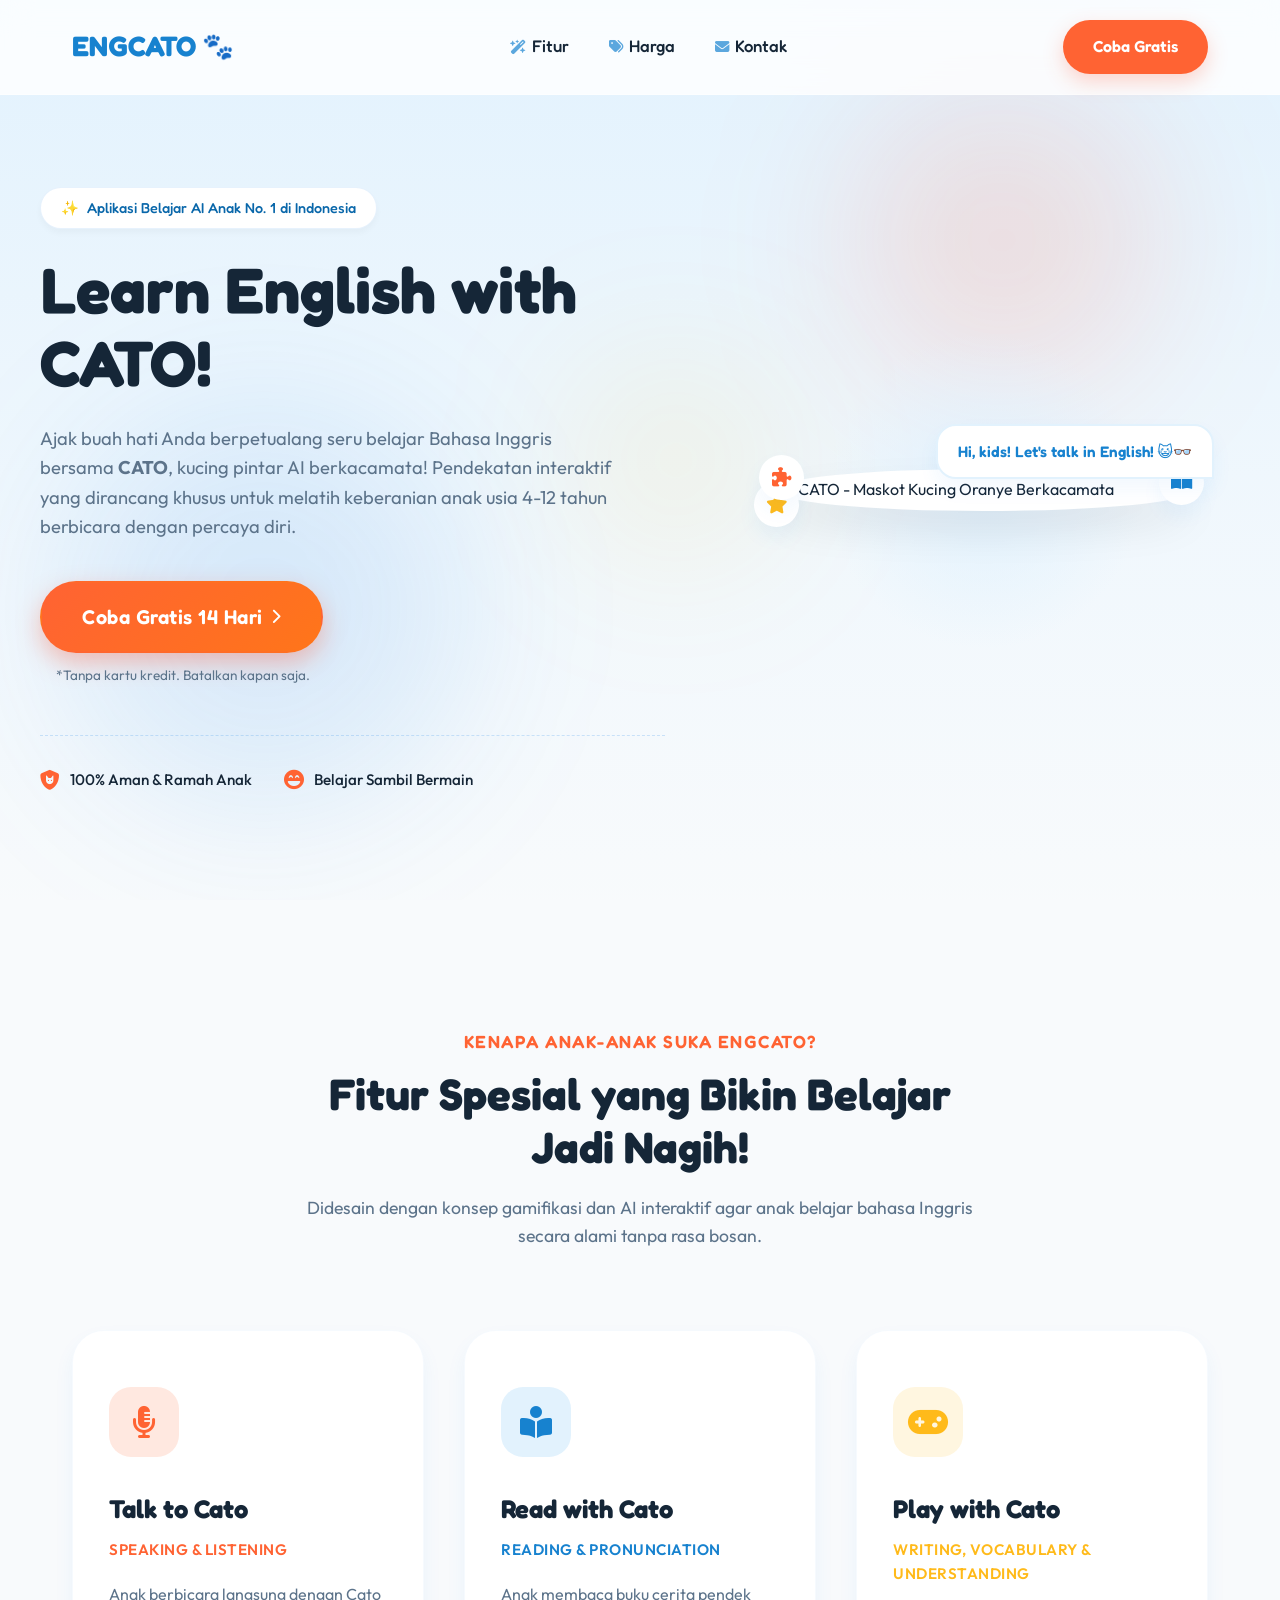
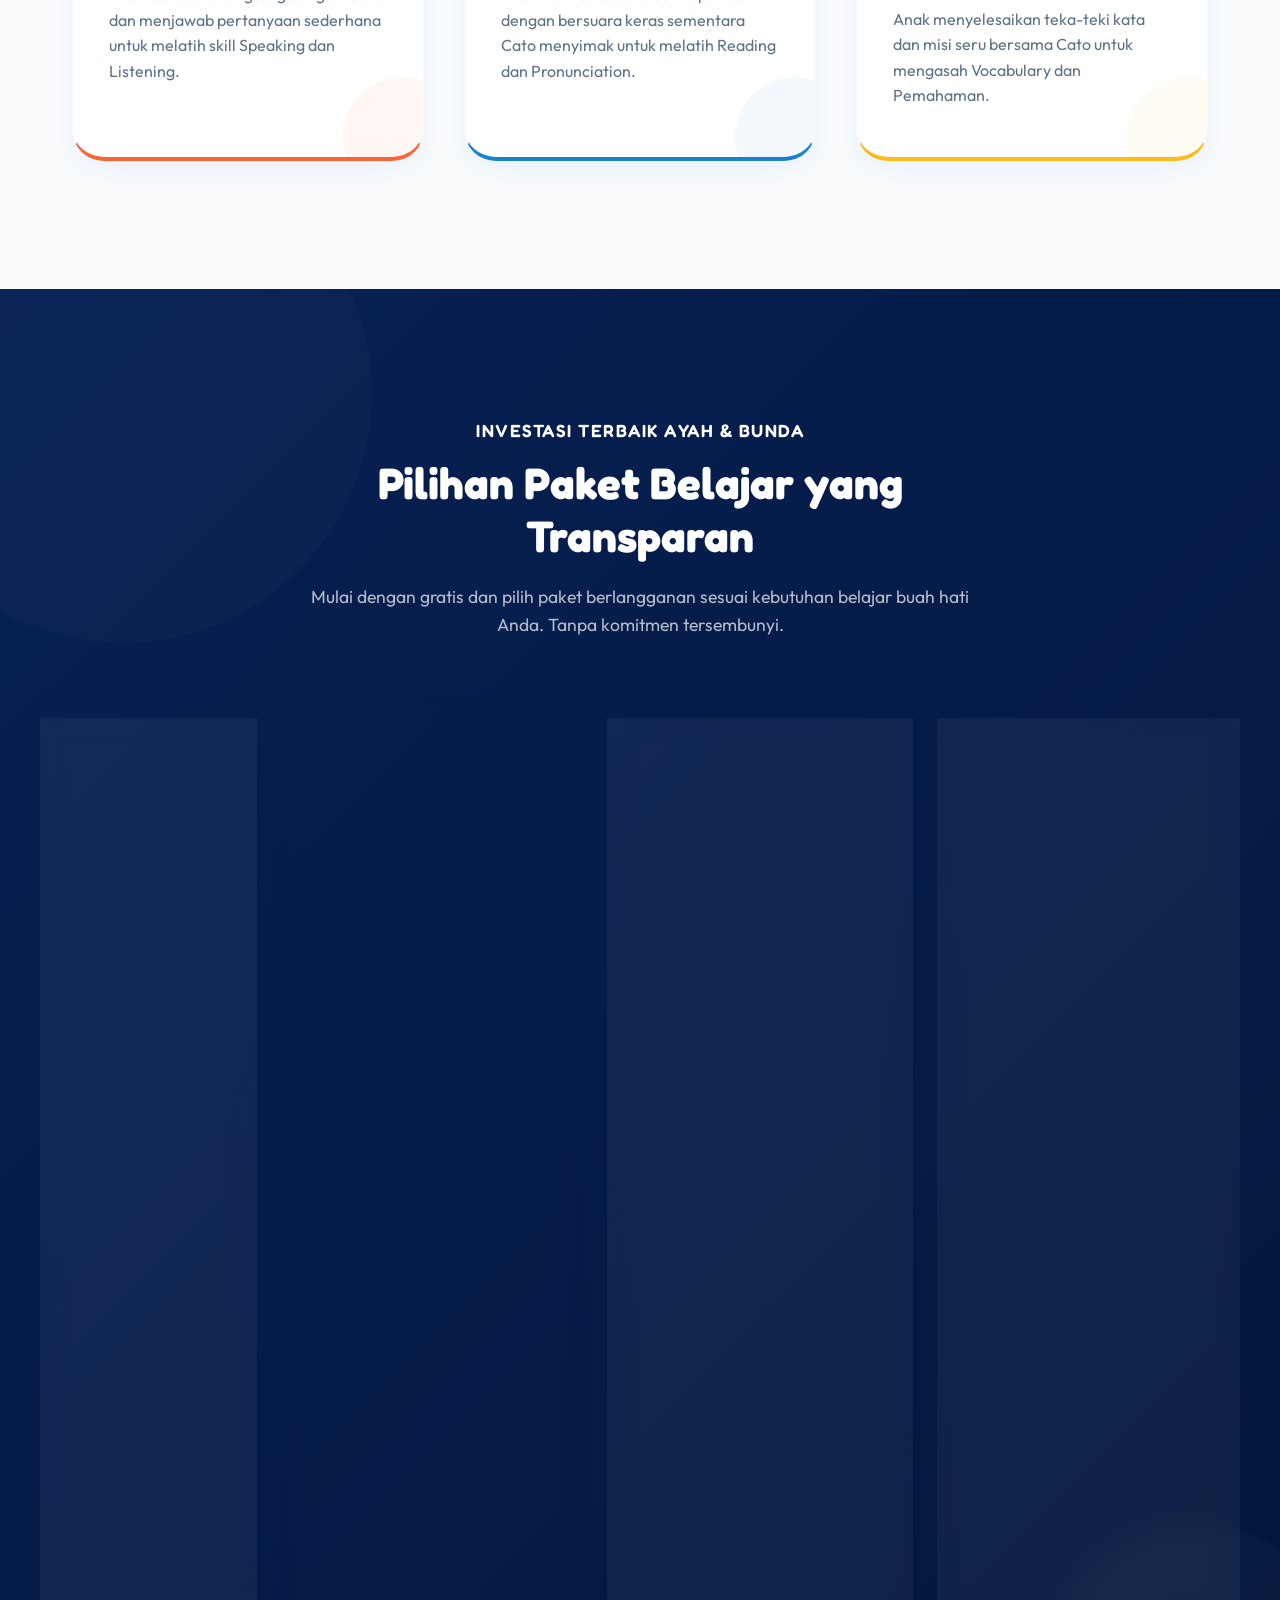
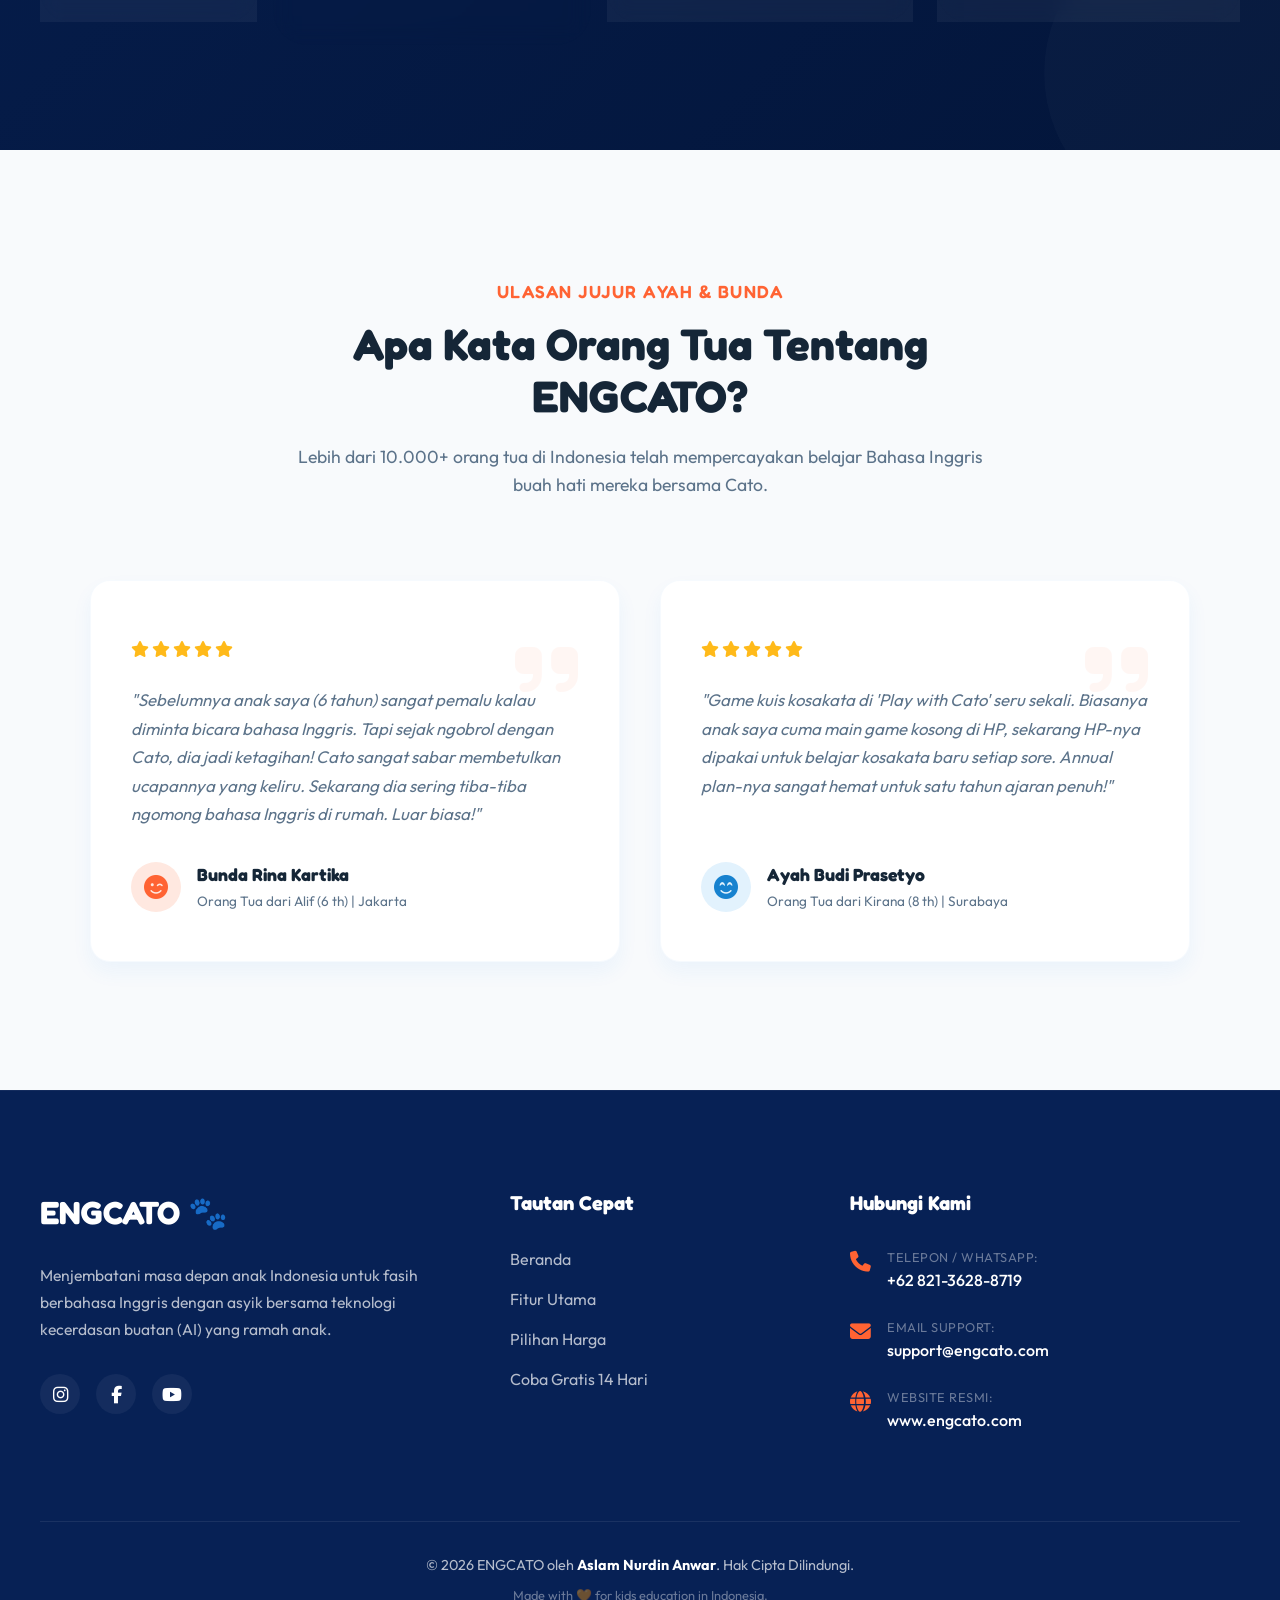
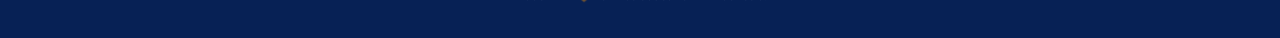
==== index.html @ c2ca09ff "Add files via upload" ====
<!DOCTYPE html>
<html lang="id">
<head>
  <meta charset="UTF-8">
  <!-- Membuat halaman web responsif di semua perangkat (HP, Tablet, Laptop) -->
  <meta name="viewport" content="width=device-width, initial-scale=1.0">
  <title>ENGCATO - Learn English with CATO! | Aplikasi Belajar Bahasa Inggris Anak Berbasis AI</title>
  
  <!-- Deskripsi SEO Halaman -->
  <meta name="description" content="Belajar bahasa Inggris menyenangkan bersama CATO, kucing AI berkacamata! Didesain khusus untuk anak usia 4-12 tahun di Indonesia untuk belajar berbicara, membaca, dan menulis dengan seru.">
  
  <!-- Google Fonts: Fredoka (Font membulat ramah anak untuk judul) & Outfit (Font modern dan bersih untuk tulisan isi) -->
  <link rel="preconnect" href="https://fonts.googleapis.com">
  <link rel="preconnect" href="https://fonts.gstatic.com" crossorigin>
  <link href="https://fonts.googleapis.com/css2?family=Fredoka:wght@300..700&family=Outfit:wght@100..900&display=swap" rel="stylesheet">
  
  <!-- FontAwesome CDN untuk ikon-ikon cantik seperti bintang, buku, telepon, dsb. -->
  <link rel="stylesheet" href="https://cdnjs.cloudflare.com/ajax/libs/font-awesome/6.4.0/css/all.min.css">
  
  <!-- Menghubungkan file HTML ini dengan file style.css untuk mengatur tampilan visual -->
  <link rel="stylesheet" href="style.css">
</head>
<body>

  <!-- ==================== 1. NAVBAR (NAVIGASI ATAS) ==================== -->
  <!-- Header berisi logo dan menu navigasi. Didesain melayang (sticky) dengan efek kaca buram (glassmorphism) -->
  <header class="navbar-container">
    <div class="navbar-content">
      <!-- Logo brand dengan emoji cakar kucing lucu -->
      <a href="#" class="logo" id="nav-logo">
        ENGCATO<span>🐾</span>
      </a>

      <!-- Menu navigasi untuk layar desktop -->
      <nav class="nav-menu" id="nav-menu">
        <a href="#features" class="nav-link"><i class="fa-solid fa-wand-magic-sparkles"></i> Fitur</a>
        <a href="#pricing" class="nav-link"><i class="fa-solid fa-tags"></i> Harga</a>
        <a href="#contact" class="nav-link"><i class="fa-solid fa-envelope"></i> Kontak</a>
      </nav>

      <!-- Tombol aksi cepat dan tombol hamburger menu (untuk tampilan mobile) -->
      <div class="nav-actions">
        <a href="#pricing" class="btn btn-primary btn-nav">Coba Gratis</a>
        <!-- Tombol hamburger yang akan muncul di layar HP untuk membuka menu -->
        <button class="menu-toggle" id="menu-toggle" aria-label="Buka Menu">
          <i class="fa-solid fa-bars"></i>
        </button>
      </div>
    </div>
  </header>


  <!-- ==================== 2. HERO SECTION (HALAMAN UTAMA/PERTAMA) ==================== -->
  <!-- Bagian pembuka website yang menarik perhatian, berisi slogan utama, tombol ajakan bertindak (CTA), dan maskot CATO -->
  <section class="hero-section" id="hero">
    <div class="hero-background-shapes">
      <!-- Bentuk-bentuk dekorasi abstrak di latar belakang agar terlihat dinamis -->
      <div class="shape shape-1"></div>
      <div class="shape shape-2"></div>
      <div class="shape shape-3"></div>
    </div>
    
    <div class="hero-container">
      <!-- Kolom Kiri: Teks Promosi & Tombol CTA -->
      <div class="hero-text">
        <div class="badge-promo">
          <span class="badge-icon">✨</span> Aplikasi Belajar AI Anak No. 1 di Indonesia
        </div>
        <h1 class="hero-title">Learn English with CATO!</h1>
        <p class="hero-description">
          Ajak buah hati Anda berpetualang seru belajar Bahasa Inggris bersama <strong>CATO</strong>, kucing pintar AI berkacamata! Pendekatan interaktif yang dirancang khusus untuk melatih keberanian anak usia 4-12 tahun berbicara dengan percaya diri.
        </p>
        
        <!-- Area Tombol CTA Utama -->
        <div class="hero-cta-group">
          <!-- id="hero-cta-btn" digunakan untuk memicu modal JavaScript -->
          <a href="#pricing" id="hero-cta-btn" class="btn btn-large btn-cta animate-pulse">
            Coba Gratis 14 Hari <i class="fa-solid fa-chevron-right icon-btn"></i>
          </a>
          <span class="cta-note">*Tanpa kartu kredit. Batalkan kapan saja.</span>
        </div>

        <!-- Fitur Keunggulan Singkat (Trust Indicators) -->
        <div class="hero-benefits">
          <div class="benefit-item">
            <i class="fa-solid fa-shield-cat benefit-icon"></i>
            <span>100% Aman & Ramah Anak</span>
          </div>
          <div class="benefit-item">
            <i class="fa-solid fa-face-laugh-beam benefit-icon"></i>
            <span>Belajar Sambil Bermain</span>
          </div>
        </div>
      </div>

      <!-- Kolom Kanan: Ilustrasi Maskot CATO dengan Efek Interaktif -->
      <div class="hero-visual">
        <div class="mascot-wrapper">
          <!-- Balon percakapan interaktif dari CATO -->
          <div class="chat-bubble-cato">
            <span class="chat-text">Hi, kids! Let's talk in English! 😺👓</span>
            <div class="chat-arrow"></div>
          </div>
          
          <!-- Latar belakang lingkaran bercahaya untuk maskot -->
          <div class="mascot-bg-glow"></div>
          
          <!-- Gambar Maskot CATO (Menggunakan gambar yang telah digenerate AI) -->
          <img src="assets/cato_mascot.png" alt="CATO - Maskot Kucing Oranye Berkacamata" class="mascot-img">
          
          <!-- Elemen melayang dekoratif (bintang, buku) -->
          <div class="floating-item float-star"><i class="fa-solid fa-star"></i></div>
          <div class="floating-item float-book"><i class="fa-solid fa-book-open"></i></div>
          <div class="floating-item float-game"><i class="fa-solid fa-puzzle-piece"></i></div>
        </div>
      </div>
    </div>
  </section>


  <!-- ==================== 3. FEATURES SECTION (FITUR UTAMA) ==================== -->
  <!-- Menjelaskan mengapa anak-anak menyukai ENGCATO dengan 3 kartu fitur utama -->
  <section class="features-section" id="features">
    <div class="section-header">
      <span class="section-tagline">Kenapa Anak-Anak Suka ENGCATO?</span>
      <h2 class="section-title">Fitur Spesial yang Bikin Belajar Jadi Nagih!</h2>
      <p class="section-subtitle">Didesain dengan konsep gamifikasi dan AI interaktif agar anak belajar bahasa Inggris secara alami tanpa rasa bosan.</p>
    </div>

    <div class="features-grid">
      <!-- Kartu Fitur 1: Talk to Cato -->
      <div class="feature-card coral-theme" id="feature-talk">
        <div class="feature-icon-box">
          <i class="fa-solid fa-microphone-lines"></i>
        </div>
        <h3 class="feature-card-title">Talk to Cato</h3>
        <p class="feature-card-subtitle">Speaking & Listening</p>
        <p class="feature-card-description">
          Anak berbicara langsung dengan Cato dan menjawab pertanyaan sederhana untuk melatih skill Speaking dan Listening.
        </p>
        <div class="card-wave"></div>
      </div>

      <!-- Kartu Fitur 2: Read with Cato -->
      <div class="feature-card blue-theme" id="feature-read">
        <div class="feature-icon-box">
          <i class="fa-solid fa-book-open-reader"></i>
        </div>
        <h3 class="feature-card-title">Read with Cato</h3>
        <p class="feature-card-subtitle">Reading & Pronunciation</p>
        <p class="feature-card-description">
          Anak membaca buku cerita pendek dengan bersuara keras sementara Cato menyimak untuk melatih Reading dan Pronunciation.
        </p>
        <div class="card-wave"></div>
      </div>

      <!-- Kartu Fitur 3: Play with Cato -->
      <div class="feature-card yellow-theme" id="feature-play">
        <div class="feature-icon-box">
          <i class="fa-solid fa-gamepad"></i>
        </div>
        <h3 class="feature-card-title">Play with Cato</h3>
        <p class="feature-card-subtitle">Writing, Vocabulary & Understanding</p>
        <p class="feature-card-description">
          Anak menyelesaikan teka-teki kata dan misi seru bersama Cato untuk mengasah Vocabulary dan Pemahaman.
        </p>
        <div class="card-wave"></div>
      </div>
    </div>
  </section>


  <!-- ==================== 4. PRICING SECTION (PAKET HARGA) ==================== -->
  <!-- Kartu paket harga transparan yang menarik bagi orang tua. Dilengkapi ornamen pendukung trust -->
  <section class="pricing-section" id="pricing">
    <div class="pricing-background-decoration">
      <div class="bubble bubble-1"></div>
      <div class="bubble bubble-2"></div>
    </div>
    
    <div class="section-header">
      <span class="section-tagline text-white">Investasi Terbaik Ayah & Bunda</span>
      <h2 class="section-title text-white">Pilihan Paket Belajar yang Transparan</h2>
      <p class="section-subtitle text-white-muted">Mulai dengan gratis dan pilih paket berlangganan sesuai kebutuhan belajar buah hati Anda. Tanpa komitmen tersembunyi.</p>
    </div>

    <!-- Tampilan grid diperluas menjadi 4 kartu untuk menampung Annual Plan -->
    <div class="pricing-grid">
      <!-- Paket 1: Free Trial (Pemicu Modal) -->
      <div class="pricing-card" id="price-free">
        <div class="pricing-header">
          <h3 class="pricing-name">Free Trial</h3>
          <p class="pricing-description">Akses penuh 14 hari untuk mencoba sebelum berlangganan</p>
          <div class="pricing-price">
            <span class="currency">IDR</span>
            <span class="amount">0</span>
            <span class="period">14 hari</span>
          </div>
        </div>
        <div class="pricing-features">
          <ul>
            <li><i class="fa-solid fa-circle-check text-success"></i> Akses penuh fitur "Talk to Cato"</li>
            <li><i class="fa-solid fa-circle-check text-success"></i> 5 Buku Cerita Interaktif Pilihan</li>
            <li><i class="fa-solid fa-circle-check text-success"></i> 10 Game Kosakata & Ejaan</li>
            <li><i class="fa-solid fa-circle-check text-success"></i> Laporan mingguan dasar untuk orang tua</li>
            <li><i class="fa-solid fa-circle-xmark text-muted"></i> Tanpa Pendampingan Guru Kurikulum</li>
          </ul>
        </div>
        <div class="pricing-action">
          <!-- id="free-trial-btn" digunakan untuk memicu modal JavaScript -->
          <a href="#pricing" id="free-trial-btn" class="btn btn-outline btn-full">Mulai Uji Coba</a>
        </div>
      </div>

      <!-- Paket 2: Monthly Plan (Kombinasi Warna Utama / Terpopuler) -->
      <div class="pricing-card popular" id="price-monthly">
        <div class="popular-badge">Paling Populer ⭐</div>
        <div class="pricing-header">
          <h3 class="pricing-name">Monthly Plan</h3>
          <p class="pricing-description">Cocok untuk keluarga yang ingin membayar bulanan</p>
          <div class="pricing-price">
            <span class="currency">Rp</span>
            <span class="amount">100.000</span>
            <span class="period">/ bulan</span>
          </div>
        </div>
        <div class="pricing-features">
          <ul>
            <li><i class="fa-solid fa-circle-check text-success"></i> Obrolan "Talk to Cato" <strong>Tanpa Batas 24/7</strong></li>
            <li><i class="fa-solid fa-circle-check text-success"></i> Ratusan Buku Cerita & Konten Baru Mingguan</li>
            <li><i class="fa-solid fa-circle-check text-success"></i> Seluruh Mini-Games & Tantangan Ejaan</li>
            <li><i class="fa-solid fa-circle-check text-success"></i> Laporan Perkembangan Detail (Dashboard Wali)</li>
            <li><i class="fa-solid fa-circle-check text-success"></i> Akses Komunitas Orang Tua ENGCATO</li>
          </ul>
        </div>
        <div class="pricing-action">
          <a href="#pricing" class="btn btn-primary btn-full animate-bounce">Pilih Paket Bulanan</a>
        </div>
      </div>

      <!-- Paket 3: Annual Plan [BARU] (Komitmen penuh hemat 10%) -->
      <div class="pricing-card" id="price-annual">
        <div class="pricing-header">
          <div class="annual-saving-badge">Hemat 10% 🎓</div>
          <h3 class="pricing-name">Annual Plan</h3>
          <p class="pricing-description">Hemat 10%, komitmen penuh untuk satu tahun ajaran</p>
          <div class="pricing-price">
            <span class="currency">Rp</span>
            <span class="amount">900.000</span>
            <span class="period">/ tahun</span>
          </div>
        </div>
        <div class="pricing-features">
          <ul>
            <li><i class="fa-solid fa-circle-check text-success"></i> Semua fitur premium Monthly Plan terakses</li>
            <li><i class="fa-solid fa-circle-check text-success"></i> Rapor perkembangan komprehensif tiap Semester</li>
            <li><i class="fa-solid fa-circle-check text-success"></i> Prioritas Sesi Pendampingan Guru Kurikulum</li>
            <li><i class="fa-solid fa-circle-check text-success"></i> Akses eksklusif webinar bulanan orang tua</li>
            <li><i class="fa-solid fa-circle-check text-success"></i> Lebih murah, setara Rp75.000/bulan!</li>
          </ul>
        </div>
        <div class="pricing-action">
          <a href="#pricing" class="btn btn-outline btn-full">Pilih Paket Tahunan</a>
        </div>
      </div>

      <!-- Paket 4: Family Plan (Akses hemat keluarga) -->
      <div class="pricing-card" id="price-family">
        <div class="pricing-header">
          <h3 class="pricing-name">Family Plan</h3>
          <p class="pricing-description">Akses hemat untuk hingga 3 anak dalam satu rumah</p>
          <div class="pricing-price">
            <span class="currency">Rp</span>
            <span class="amount">250.000</span>
            <span class="period">/ bulan</span>
          </div>
        </div>
        <div class="pricing-features">
          <ul>
            <li><i class="fa-solid fa-circle-check text-success"></i> <strong>Hingga 3 Profil Anak</strong> terpisah</li>
            <li><i class="fa-solid fa-circle-check text-success"></i> Laporan perkembangan mandiri tiap anak</li>
            <li><i class="fa-solid fa-circle-check text-success"></i> Semua fitur premium Monthly Plan terakses</li>
            <li><i class="fa-solid fa-circle-check text-success"></i> Sesi konsultasi kurikulum bulanan</li>
            <li><i class="fa-solid fa-circle-check text-success"></i> Bonus Worksheet fisik dikirim ke rumah</li>
          </ul>
        </div>
        <div class="pricing-action">
          <a href="#pricing" class="btn btn-outline btn-full">Pilih Paket Keluarga</a>
        </div>
      </div>
    </div>
  </section>


  <!-- ==================== 5. TESTIMONI ORANG TUA ==================== -->
  <!-- Menampilkan ulasan fiktif dari orang tua yang puas dengan aplikasi ENGCATO -->
  <section class="testimonials-section" id="testimonials">
    <div class="section-header">
      <span class="section-tagline">Ulasan Jujur Ayah & Bunda</span>
      <h2 class="section-title">Apa Kata Orang Tua Tentang ENGCATO?</h2>
      <p class="section-subtitle">Lebih dari 10.000+ orang tua di Indonesia telah mempercayakan belajar Bahasa Inggris buah hati mereka bersama Cato.</p>
    </div>

    <div class="testimonials-grid">
      <!-- Testimoni 1: Bunda di Jakarta -->
      <div class="testimonial-card">
        <div class="testimonial-stars">
          <i class="fa-solid fa-star"></i>
          <i class="fa-solid fa-star"></i>
          <i class="fa-solid fa-star"></i>
          <i class="fa-solid fa-star"></i>
          <i class="fa-solid fa-star"></i>
        </div>
        <p class="testimonial-quote">
          "Sebelumnya anak saya (6 tahun) sangat pemalu kalau diminta bicara bahasa Inggris. Tapi sejak ngobrol dengan Cato, dia jadi ketagihan! Cato sangat sabar membetulkan ucapannya yang keliru. Sekarang dia sering tiba-tiba ngomong bahasa Inggris di rumah. Luar biasa!"
        </p>
        <div class="testimonial-author">
          <div class="author-avatar avatar-bunda">
            <i class="fa-solid fa-face-smile-wink"></i>
          </div>
          <div class="author-info">
            <h4 class="author-name">Bunda Rina Kartika</h4>
            <p class="author-meta">Orang Tua dari Alif (6 th) | Jakarta</p>
          </div>
        </div>
        <div class="quote-icon"><i class="fa-solid fa-quote-right"></i></div>
      </div>

      <!-- Testimoni 2: Ayah di Surabaya -->
      <div class="testimonial-card">
        <div class="testimonial-stars">
          <i class="fa-solid fa-star"></i>
          <i class="fa-solid fa-star"></i>
          <i class="fa-solid fa-star"></i>
          <i class="fa-solid fa-star"></i>
          <i class="fa-solid fa-star"></i>
        </div>
        <p class="testimonial-quote">
          "Game kuis kosakata di 'Play with Cato' seru sekali. Biasanya anak saya cuma main game kosong di HP, sekarang HP-nya dipakai untuk belajar kosakata baru setiap sore. Annual plan-nya sangat hemat untuk satu tahun ajaran penuh!"
        </p>
        <div class="testimonial-author">
          <div class="author-avatar avatar-ayah">
            <i class="fa-solid fa-face-smile-beam"></i>
          </div>
          <div class="author-info">
            <h4 class="author-name">Ayah Budi Prasetyo</h4>
            <p class="author-meta">Orang Tua dari Kirana (8 th) | Surabaya</p>
          </div>
        </div>
        <div class="quote-icon"><i class="fa-solid fa-quote-right"></i></div>
      </div>
    </div>
  </section>


  <!-- ==================== 6. FOOTER (BAGIAN BAWAH & KONTAK) ==================== -->
  <!-- Menyajikan informasi legalitas hak cipta, kontak telepon Whatsapp, website, dan navigasi tambahan -->
  <footer class="footer-section" id="contact">
    <div class="footer-container">
      <!-- Kolom Info Perusahaan -->
      <div class="footer-column brand-col">
        <a href="#" class="footer-logo">
          ENGCATO<span>🐾</span>
        </a>
        <p class="footer-tagline">
          Menjembatani masa depan anak Indonesia untuk fasih berbahasa Inggris dengan asyik bersama teknologi kecerdasan buatan (AI) yang ramah anak.
        </p>
        <div class="social-links">
          <a href="#" aria-label="Instagram"><i class="fa-brands fa-instagram"></i></a>
          <a href="#" aria-label="Facebook"><i class="fa-brands fa-facebook-f"></i></a>
          <a href="#" aria-label="YouTube"><i class="fa-brands fa-youtube"></i></a>
        </div>
      </div>

      <!-- Kolom Tautan Navigasi Cepat -->
      <div class="footer-column">
        <h4 class="footer-title">Tautan Cepat</h4>
        <ul class="footer-links">
          <li><a href="#hero">Beranda</a></li>
          <li><a href="#features">Fitur Utama</a></li>
          <li><a href="#pricing">Pilihan Harga</a></li>
          <li><a href="#pricing">Coba Gratis 14 Hari</a></li>
        </ul>
      </div>

      <!-- Kolom Informasi Kontak Langsung -->
      <div class="footer-column contact-col">
        <h4 class="footer-title">Hubungi Kami</h4>
        <ul class="contact-info">
          <li>
            <i class="fa-solid fa-phone contact-icon"></i>
            <div>
              <span class="contact-label">Telepon / WhatsApp:</span>
              <a href="https://wa.me/6282136288719" target="_blank" rel="noopener noreferrer" class="contact-value">+62 821-3628-8719</a>
            </div>
          </li>
          <li>
            <i class="fa-solid fa-envelope contact-icon"></i>
            <div>
              <span class="contact-label">Email Support:</span>
              <a href="mailto:support@engcato.com" class="contact-value">support@engcato.com</a>
            </div>
          </li>
          <li>
            <i class="fa-solid fa-globe contact-icon"></i>
            <div>
              <span class="contact-label">Website Resmi:</span>
              <a href="https://www.engcato.com" target="_blank" rel="noopener noreferrer" class="contact-value">www.engcato.com</a>
            </div>
          </li>
        </ul>
      </div>
    </div>

    <!-- Garis Pembatas dan Hak Cipta -->
    <div class="footer-bottom">
      <div class="footer-bottom-content">
        <p>&copy; 2026 ENGCATO oleh <strong>Aslam Nurdin Anwar</strong>. Hak Cipta Dilindungi.</p>
        <p class="footer-sub-copyright">Made with 🧡 for kids education in Indonesia.</p>
      </div>
    </div>
  </footer>


  <!-- ==================== 6. CUSTOM MODAL (POP-UP PENDAFTARAN) ==================== -->
  <!-- Pop-up modal interaktif yang muncul ketika pendaftaran Free Trial berhasil dilakukan -->
  <div class="modal-backdrop" id="modal-free-trial">
    <div class="modal-box">
      <!-- Ornamen Ikon Kucing Cato Ceria di Bagian Atas Modal -->
      <div class="modal-cato-face">😸👓</div>
      
      <h3 class="modal-title">Pendaftaran Sukses!</h3>
      <p class="modal-message">
        Terima kasih telah memilih <strong>ENGCATO</strong>! Pendaftaran Free Trial Anda berhasil dikirim ke WhatsApp <span class="wa-highlight">+6282136288719</span>.
      </p>
      <div class="modal-whatsapp-note">
        <i class="fa-brands fa-whatsapp"></i> Cato akan segera menghubungi Ayah / Bunda dalam 5 menit.
      </div>
      
      <button class="btn btn-primary btn-modal-close" id="btn-close-modal">Tutup</button>
    </div>
  </div>


  <!-- ==================== SCRIPTS (LOGIKA HALAMAN) ==================== -->
  <!-- Menghubungkan file script.js eksternal yang bersih dan terpisah -->
  <script src="script.js"></script>
</body>
</html>
---- style.css ----
/* ==========================================================================
   DESAIN SISTEM & VARIABEL UTAMA (CSS VARIABLES)
   Mendefinisikan palet warna, tipografi, bayangan, dan transisi dasar proyek.
   ========================================================================== */
:root {
  /* Warna Dasar Utama */
  --coral-primary: hsl(14, 100%, 60%);      /* Coral/Oranye Ceria Maskot Cato (#FF5A36) */
  --coral-hover: hsl(14, 100%, 53%);        /* Coral saat di-hover */
  --coral-light: hsl(14, 100%, 94%);        /* Coral pastel sangat muda untuk background */
  
  --blue-primary: hsl(205, 80%, 45%);       /* Biru utama bersahabat untuk aksen (#1A80E6) */
  --blue-hover: hsl(205, 90%, 35%);         /* Biru saat di-hover */
  --blue-light: hsl(205, 90%, 94%);         /* Biru pastel menenangkan untuk background */
  
  /* Warna Aksen Tambahan untuk Kartu Fitur */
  --yellow-primary: hsl(42, 100%, 55%);     /* Kuning ceria untuk Play with Cato */
  --yellow-light: hsl(42, 100%, 94%);       /* Kuning pastel muda */
  --green-primary: hsl(145, 60%, 45%);      /* Hijau lembut untuk Read with Cato */
  --green-light: hsl(145, 80%, 94%);        /* Hijau pastel muda */

  /* Warna Netral (Teks & Latar Belakang) */
  --text-dark: hsl(210, 45%, 15%);          /* Hitam kebiruan sangat gelap untuk keterbacaan teks utama */
  --text-muted: hsl(210, 20%, 45%);         /* Abu-abu gelap untuk deskripsi/sub-judul */
  --bg-white: #ffffff;                      /* Putih murni */
  --bg-light: hsl(205, 40%, 98%);           /* Putih kebiruan super terang */
  --bg-dark-section: hsl(220, 85%, 18%);    /* Biru gelap premium untuk area harga & footer */

  /* Tipografi */
  --font-title: 'Fredoka', system-ui, -apple-system, sans-serif; /* Font melengkung ceria untuk judul */
  --font-body: 'Outfit', system-ui, -apple-system, sans-serif;   /* Font bersih & modern untuk isi paragraf */

  /* Shadow (Efek Bayangan) & Transisi */
  --shadow-sm: 0 4px 6px rgba(0, 0, 0, 0.03);
  --shadow-md: 0 10px 20px rgba(26, 128, 230, 0.06);
  --shadow-lg: 0 20px 40px rgba(0, 0, 0, 0.08);
  --transition-smooth: all 0.4s cubic-bezier(0.25, 0.8, 0.25, 1);
  --border-radius-lg: 32px;                 /* Sudut melengkung besar agar ramah bagi anak-anak */
  --border-radius-md: 20px;
}

/* ==========================================================================
   RESET CSS & PENGATURAN GLOBAL
   Menghapus margin/padding bawaan browser agar tampilan konsisten di semua perangkat.
   ========================================================================== */
* {
  margin: 0;
  padding: 0;
  box-sizing: border-box; /* Agar padding tidak menambah ukuran luar elemen */
}

html {
  scroll-behavior: smooth; /* Efek scroll membal yang halus saat menavigasi */
  font-size: 16px;
}

body {
  font-family: var(--font-body);
  color: var(--text-dark);
  background-color: var(--bg-light);
  overflow-x: hidden; /* Mencegah geser horizontal yang tidak diinginkan */
  line-height: 1.6;
}

/* Penataan dasar untuk Link & Tombol */
a {
  text-decoration: none;
  color: inherit;
  transition: var(--transition-smooth);
}

img {
  max-width: 100%;
  height: auto;
  display: block;
}

/* ==========================================================================
   DESAIN LAYOUT TOMBOL (BUTTONS)
   ========================================================================== */
.btn {
  display: inline-flex;
  align-items: center;
  justify-content: center;
  font-family: var(--font-title);
  font-weight: 600;
  border-radius: 50px; /* Bule bulat penuh */
  transition: var(--transition-smooth);
  cursor: pointer;
  border: 2px solid transparent;
}

.btn-primary {
  background-color: var(--coral-primary);
  color: var(--bg-white);
  padding: 0.75rem 1.75rem;
  box-shadow: 0 8px 20px rgba(255, 90, 54, 0.25);
}

.btn-primary:hover {
  background-color: var(--coral-hover);
  transform: translateY(-3px); /* Naik sedikit saat di-hover */
  box-shadow: 0 12px 25px rgba(255, 90, 54, 0.4);
}

.btn-large {
  padding: 1.1rem 2.5rem;
  font-size: 1.25rem;
  letter-spacing: 0.5px;
}

.btn-cta {
  background: linear-gradient(135deg, var(--coral-primary), hsl(24, 100%, 55%));
  color: var(--bg-white);
  box-shadow: 0 10px 25px rgba(255, 90, 54, 0.35);
}

.btn-cta:hover {
  transform: translateY(-4px) scale(1.03); /* Membesar sedikit */
  box-shadow: 0 15px 30px rgba(255, 90, 54, 0.5);
}

.btn-outline {
  background-color: transparent;
  border: 2px solid var(--blue-primary);
  color: var(--blue-primary);
  padding: 0.75rem 1.75rem;
}

.btn-outline:hover {
  background-color: var(--blue-primary);
  color: var(--bg-white);
  transform: translateY(-3px);
}

.btn-full {
  width: 100%;
}

.icon-btn {
  margin-left: 8px;
  font-size: 0.95rem;
  transition: var(--transition-smooth);
}

.btn-cta:hover .icon-btn {
  transform: translateX(4px); /* Efek panah bergerak ke kanan */
}

/* ==========================================================================
   1. NAVBAR (NAVIGASI)
   Tampilan melayang dengan efek kaca transparan (Glassmorphism)
   ========================================================================== */
.navbar-container {
  position: fixed;
  top: 0;
  left: 0;
  width: 100%;
  z-index: 1000;
  background-color: rgba(255, 255, 255, 0.8);
  backdrop-filter: blur(15px); /* Membuat latar belakang di belakang navbar menjadi blur */
  -webkit-backdrop-filter: blur(15px);
  border-bottom: 1px solid rgba(255, 255, 255, 0.4);
  transition: var(--transition-smooth);
}

/* Saat di-scroll, navbar akan menambahkan bayangan halus */
.navbar-container.scrolled {
  background-color: rgba(255, 255, 255, 0.92);
  box-shadow: var(--shadow-sm);
  padding: 0.5rem 0;
}

.navbar-content {
  max-width: 1200px;
  margin: 0 auto;
  padding: 1.25rem 2rem;
  display: flex;
  align-items: center;
  justify-content: space-between;
  transition: var(--transition-smooth);
}

.navbar-container.scrolled .navbar-content {
  padding: 0.8rem 2rem;
}

/* Desain Logo Brand */
.logo {
  font-family: var(--font-title);
  font-size: 1.75rem;
  font-weight: 700;
  color: var(--blue-primary);
  display: flex;
  align-items: center;
  gap: 6px;
}

.logo span {
  font-size: 1.6rem;
  color: var(--coral-primary);
  display: inline-block;
  transform-origin: center;
  transition: var(--transition-smooth);
}

.logo:hover span {
  transform: rotate(15deg) scale(1.2); /* Emoji cakar berputar lucu saat logo disentuh */
}

/* Menu Navigasi Layar Lebar */
.nav-menu {
  display: flex;
  gap: 2.5rem;
}

.nav-link {
  font-family: var(--font-title);
  font-weight: 500;
  color: var(--text-dark);
  font-size: 1.05rem;
  display: flex;
  align-items: center;
  gap: 6px;
}

.nav-link i {
  font-size: 0.9rem;
  color: var(--blue-primary);
  opacity: 0.7;
  transition: var(--transition-smooth);
}

.nav-link:hover {
  color: var(--coral-primary);
}

.nav-link:hover i {
  color: var(--coral-primary);
  opacity: 1;
}

.nav-actions {
  display: flex;
  align-items: center;
  gap: 1rem;
}

/* Tombol hamburger menu yang tersembunyi secara default */
.menu-toggle {
  display: none;
  background: none;
  border: none;
  font-size: 1.5rem;
  color: var(--text-dark);
  cursor: pointer;
  outline: none;
  transition: var(--transition-smooth);
}

/* ==========================================================================
   2. HERO SECTION
   Halaman atas dengan ilustrasi interaktif dan ornamen melayang
   ========================================================================== */
.hero-section {
  position: relative;
  min-height: 100vh;
  padding: 10rem 2rem 5rem 2rem; /* Ruang ekstra di atas agar tidak tertutup Navbar */
  display: flex;
  align-items: center;
  background: linear-gradient(180deg, var(--blue-light) 0%, rgba(230, 244, 254, 0.4) 60%, var(--bg-light) 100%);
  overflow: hidden;
}

/* Bentuk Ornamen Latar Belakang */
.hero-background-shapes .shape {
  position: absolute;
  border-radius: 50%;
  filter: blur(80px);
  z-index: 1;
}

.shape-1 {
  width: 300px;
  height: 300px;
  background-color: rgba(255, 90, 54, 0.15); /* Cahaya Coral */
  top: 10%;
  right: 10%;
}

.shape-2 {
  width: 400px;
  height: 400px;
  background-color: rgba(26, 128, 230, 0.12); /* Cahaya Biru */
  bottom: 10%;
  left: 5%;
}

.shape-3 {
  width: 200px;
  height: 200px;
  background-color: rgba(255, 184, 0, 0.1); /* Cahaya Kuning */
  top: 40%;
  left: 45%;
}

/* Kontainer Utama Dua Kolom */
.hero-container {
  max-width: 1200px;
  margin: 0 auto;
  display: grid;
  grid-template-columns: 1.1fr 0.9fr; /* Kiri teks promosi, kanan visual maskot */
  gap: 4rem;
  align-items: center;
  position: relative;
  z-index: 2; /* Di atas bentuk dekorasi */
}

/* Badge Promo Kecil */
.badge-promo {
  display: inline-flex;
  align-items: center;
  gap: 8px;
  background-color: var(--bg-white);
  padding: 0.5rem 1.25rem;
  border-radius: 30px;
  font-family: var(--font-title);
  font-weight: 500;
  font-size: 0.9rem;
  color: var(--blue-hover);
  box-shadow: var(--shadow-sm);
  margin-bottom: 1.5rem;
  border: 1px solid rgba(26, 128, 230, 0.1);
}

.badge-icon {
  animation: rotateSparkle 3s infinite linear;
}

@keyframes rotateSparkle {
  0% { transform: rotate(0deg) scale(1); }
  50% { transform: rotate(180deg) scale(1.1); }
  100% { transform: rotate(360deg) scale(1); }
}

/* Judul Hero */
.hero-title {
  font-family: var(--font-title);
  font-size: 4rem;
  line-height: 1.15;
  color: var(--text-dark);
  margin-bottom: 1.5rem;
}

.hero-title mark {
  background: none;
  color: var(--coral-primary);
}

.hero-description {
  font-size: 1.15rem;
  color: var(--text-muted);
  margin-bottom: 2.5rem;
  max-width: 580px;
}

/* Grup CTA */
.hero-cta-group {
  display: flex;
  flex-direction: column;
  align-items: flex-start;
  gap: 0.8rem;
  margin-bottom: 3rem;
}

.cta-note {
  font-size: 0.85rem;
  color: var(--text-muted);
  padding-left: 1rem;
}

/* Indikator Keunggulan di Bawah Hero */
.hero-benefits {
  display: flex;
  gap: 2rem;
  border-top: 1px dashed rgba(26, 128, 230, 0.2);
  padding-top: 2rem;
}

.benefit-item {
  display: flex;
  align-items: center;
  gap: 10px;
  font-size: 0.95rem;
  font-weight: 500;
  color: var(--text-dark);
}

.benefit-icon {
  font-size: 1.25rem;
  color: var(--coral-primary);
}

/* KOLOM VISUAL: Area Maskot CATO */
.hero-visual {
  display: flex;
  justify-content: center;
  align-items: center;
  position: relative;
}

.mascot-wrapper {
  position: relative;
  width: 100%;
  max-width: 420px;
  animation: floatMascot 6s ease-in-out infinite; /* Animasi melayang santai */
}

/* Animasi Maskot Melayang Naik Turun */
@keyframes floatMascot {
  0% { transform: translateY(0px); }
  50% { transform: translateY(-15px); }
  100% { transform: translateY(0px); }
}

/* Balon Percakapan Cato */
.chat-bubble-cato {
  position: absolute;
  top: -45px;
  right: -20px;
  background-color: var(--bg-white);
  padding: 0.8rem 1.25rem;
  border-radius: 20px 20px 0 20px; /* Sudut bawah kanan tajam */
  box-shadow: var(--shadow-md);
  z-index: 5;
  border: 2px solid var(--blue-light);
  transform-origin: bottom right;
  animation: popChat 4s ease-in-out infinite alternate;
}

@keyframes popChat {
  0% { transform: scale(0.95) rotate(-2deg); }
  100% { transform: scale(1.05) rotate(2deg); }
}

.chat-text {
  font-family: var(--font-title);
  font-size: 0.95rem;
  font-weight: 600;
  color: var(--blue-primary);
  white-space: nowrap;
}

/* Cahaya Latar Maskot */
.mascot-bg-glow {
  position: absolute;
  top: 50%;
  left: 50%;
  transform: translate(-50%, -50%);
  width: 320px;
  height: 320px;
  background: radial-gradient(circle, var(--blue-light) 0%, rgba(230, 244, 254, 0) 70%);
  z-index: -1;
}

.mascot-img {
  width: 100%;
  height: auto;
  border-radius: 50%; /* Membulat indah mengikuti bingkai */
  border: 8px solid var(--bg-white);
  box-shadow: var(--shadow-lg);
  background-color: var(--bg-white);
  transition: var(--transition-smooth);
}

.mascot-img:hover {
  transform: scale(1.03) rotate(2deg);
}

/* Objek Melayang Sekitar Maskot */
.floating-item {
  position: absolute;
  width: 45px;
  height: 45px;
  background-color: var(--bg-white);
  border-radius: 50%;
  display: flex;
  align-items: center;
  justify-content: center;
  box-shadow: var(--shadow-md);
  font-size: 1.2rem;
  z-index: 3;
}

.float-star {
  top: 30%;
  left: -20px;
  color: var(--yellow-primary);
  animation: floatItem 5s infinite ease-in-out;
}

.float-book {
  bottom: 15%;
  right: -10px;
  color: var(--blue-primary);
  animation: floatItem 5s infinite ease-in-out 1.5s;
}

.float-game {
  bottom: 25%;
  left: -15px;
  color: var(--coral-primary);
  animation: floatItem 5s infinite ease-in-out 3s;
}

@keyframes floatItem {
  0% { transform: translateY(0px) rotate(0deg); }
  50% { transform: translateY(-10px) rotate(15deg); }
  100% { transform: translateY(0px) rotate(0deg); }
}


/* ==========================================================================
   3. FEATURES SECTION (FITUR UTAMA)
   Tata letak Grid responsif dengan kartu interaktif berwarna pastel
   ========================================================================== */
.features-section {
  max-width: 1200px;
  margin: 0 auto;
  padding: 8rem 2rem;
}

/* Header Bagian */
.section-header {
  text-align: center;
  max-width: 700px;
  margin: 0 auto 5rem auto;
}

.section-tagline {
  font-family: var(--font-title);
  font-weight: 600;
  font-size: 1.1rem;
  color: var(--coral-primary);
  text-transform: uppercase;
  letter-spacing: 1.5px;
  display: block;
  margin-bottom: 0.75rem;
}

.section-title {
  font-family: var(--font-title);
  font-size: 2.75rem;
  line-height: 1.2;
  color: var(--text-dark);
  margin-bottom: 1.25rem;
}

.section-subtitle {
  font-size: 1.1rem;
  color: var(--text-muted);
}

/* Grid Kartu Fitur */
.features-grid {
  display: grid;
  grid-template-columns: repeat(3, 1fr); /* 3 Kolom sama rata */
  gap: 2.5rem;
}

/* Desain Kartu Fitur secara umum */
.feature-card {
  position: relative;
  background-color: var(--bg-white);
  padding: 3.5rem 2.25rem 3rem 2.25rem;
  border-radius: var(--border-radius-lg);
  box-shadow: var(--shadow-md);
  border: 1px solid rgba(26, 128, 230, 0.04);
  overflow: hidden;
  display: flex;
  flex-direction: column;
  align-items: flex-start;
  transition: var(--transition-smooth);
  z-index: 2;
}

/* Lingkaran Ikon dalam Kartu */
.feature-icon-box {
  width: 70px;
  height: 70px;
  border-radius: 22px;
  display: flex;
  align-items: center;
  justify-content: center;
  font-size: 2rem;
  margin-bottom: 2rem;
  transition: var(--transition-smooth);
}

.feature-card-title {
  font-family: var(--font-title);
  font-size: 1.6rem;
  color: var(--text-dark);
  margin-bottom: 0.5rem;
}

.feature-card-subtitle {
  font-size: 0.95rem;
  font-weight: 600;
  text-transform: uppercase;
  letter-spacing: 0.5px;
  margin-bottom: 1.25rem;
}

.feature-card-description {
  font-size: 1rem;
  color: var(--text-muted);
  line-height: 1.6;
}

/* Elemen Dekoratif Gelombang Kartu */
.card-wave {
  position: absolute;
  bottom: -40px;
  right: -40px;
  width: 120px;
  height: 120px;
  border-radius: 50%;
  opacity: 0.05;
  transition: var(--transition-smooth);
  z-index: -1;
}

/* Tema Kartu 1: Talk to Cato (Tema Coral) */
.feature-card.coral-theme {
  border-bottom: 4px solid var(--coral-primary);
}
.feature-card.coral-theme .feature-icon-box {
  background-color: var(--coral-light);
  color: var(--coral-primary);
}
.feature-card.coral-theme .feature-card-subtitle {
  color: var(--coral-primary);
}
.feature-card.coral-theme .card-wave {
  background-color: var(--coral-primary);
}

/* Tema Kartu 2: Read with Cato (Tema Biru) */
.feature-card.blue-theme {
  border-bottom: 4px solid var(--blue-primary);
}
.feature-card.blue-theme .feature-icon-box {
  background-color: var(--blue-light);
  color: var(--blue-primary);
}
.feature-card.blue-theme .feature-card-subtitle {
  color: var(--blue-primary);
}
.feature-card.blue-theme .card-wave {
  background-color: var(--blue-primary);
}

/* Tema Kartu 3: Play with Cato (Tema Kuning) */
.feature-card.yellow-theme {
  border-bottom: 4px solid var(--yellow-primary);
}
.feature-card.yellow-theme .feature-icon-box {
  background-color: var(--yellow-light);
  color: var(--yellow-primary);
}
.feature-card.yellow-theme .feature-card-subtitle {
  color: var(--yellow-primary);
}
.feature-card.yellow-theme .card-wave {
  background-color: var(--yellow-primary);
}

/* Efek Hover Kartu Fitur (WOW Effect) */
.feature-card:hover {
  transform: translateY(-10px); /* Terangkat ke atas */
  box-shadow: 0 22px 45px rgba(26, 128, 230, 0.12);
}

.feature-card.coral-theme:hover {
  box-shadow: 0 22px 45px rgba(255, 90, 54, 0.15);
}

.feature-card:hover .feature-icon-box {
  transform: scale(1.1) rotate(5deg);
}

.feature-card:hover .card-wave {
  transform: scale(1.8);
  opacity: 0.1;
}


/* ==========================================================================
   4. PRICING SECTION (PAKET HARGA)
   Latar belakang kontras biru gelap premium dengan kartu harga yang transparan
   ========================================================================== */
.pricing-section {
  position: relative;
  background: linear-gradient(135deg, var(--bg-dark-section) 0%, hsl(220, 90%, 12%) 100%);
  padding: 8rem 2rem;
  overflow: hidden;
}

/* Hiasan Latar Pricing */
.pricing-background-decoration .bubble {
  position: absolute;
  border-radius: 50%;
  background-color: rgba(255, 255, 255, 0.02);
  z-index: 1;
}

.bubble-1 {
  width: 500px;
  height: 500px;
  top: -10%;
  left: -10%;
}

.bubble-2 {
  width: 300px;
  height: 300px;
  bottom: -5%;
  right: -5%;
}

/* Header Text di Pricing */
.pricing-section .section-header {
  position: relative;
  z-index: 2;
}

.text-white {
  color: var(--bg-white) !important;
}

.text-white-muted {
  color: rgba(255, 255, 255, 0.7);
}

/* Grid Kartu Harga */
.pricing-grid {
  max-width: 1200px;
  margin: 0 auto;
  display: grid;
  grid-template-columns: repeat(4, 1fr);
  gap: 1.5rem;
  align-items: stretch; /* Sejajarkan tinggi kartu secara default */
  position: relative;
  z-index: 2;
}

/* Desain Kartu Harga Standar (Kaca Transparan / Glassmorphism) */
.pricing-card {
  background-color: rgba(255, 255, 255, 0.05);
  border: 1px solid rgba(255, 255, 255, 0.1);
  backdrop-filter: blur(10px);
  -webkit-backdrop-filter: blur(10px);
  border-radius: var(--border-radius-lg);
  padding: 3rem 2.25rem;
  color: var(--bg-white);
  display: flex;
  flex-direction: column;
  transition: var(--transition-smooth);
}

.pricing-card:hover {
  transform: translateY(-5px);
  border-color: rgba(255, 255, 255, 0.25);
  background-color: rgba(255, 255, 255, 0.08);
}

/* Header Kartu */
.pricing-name {
  font-family: var(--font-title);
  font-size: 1.6rem;
  margin-bottom: 0.5rem;
}

.pricing-description {
  font-size: 0.9rem;
  color: rgba(255, 255, 255, 0.6);
  margin-bottom: 2rem;
  min-height: 40px; /* Biar tinggi seimbang */
}

/* Area Harga */
.pricing-price {
  display: flex;
  align-items: baseline;
  margin-bottom: 2.5rem;
}

.currency {
  font-size: 1.25rem;
  font-weight: 600;
  margin-right: 4px;
}

.amount {
  font-family: var(--font-title);
  font-size: 2.75rem;
  font-weight: 700;
  line-height: 1;
}

.period {
  font-size: 0.95rem;
  color: rgba(255, 255, 255, 0.6);
  margin-left: 6px;
}

/* Daftar Fitur di Kartu */
.pricing-features {
  margin-bottom: 3rem;
}

.pricing-features ul {
  list-style: none;
}

.pricing-features li {
  margin-bottom: 1.1rem;
  font-size: 0.98rem;
  display: flex;
  align-items: flex-start;
  gap: 12px;
  line-height: 1.4;
}

.pricing-features li i {
  margin-top: 4px;
  font-size: 1.05rem;
}

.text-success {
  color: #2ed573; /* Ikon Check Hijau */
}

.text-muted {
  color: rgba(255, 255, 255, 0.35); /* Ikon silang abu */
}

/* KARTU SPESIAL: Paket Bulanan (Terpopuler) */
.pricing-card.popular {
  background-color: var(--bg-white);
  border: 3px solid var(--coral-primary);
  color: var(--text-dark);
  position: relative;
  transform: scale(1.05); /* Sedikit lebih tinggi dari kartu lainnya */
  box-shadow: 0 25px 50px rgba(0, 0, 0, 0.25);
  z-index: 5;
}

.pricing-card.popular:hover {
  transform: scale(1.05) translateY(-5px); /* Tidak mengubah skala dasar saat hover */
}

.pricing-card.popular .pricing-description,
.pricing-card.popular .period {
  color: var(--text-muted);
}

.pricing-card.popular .pricing-price {
  color: var(--coral-primary);
}

/* Badge 'Terpopuler' */
.popular-badge {
  position: absolute;
  top: -18px;
  left: 50%;
  transform: translateX(-50%);
  background-color: var(--coral-primary);
  color: var(--bg-white);
  font-family: var(--font-title);
  font-size: 0.9rem;
  font-weight: 600;
  padding: 0.4rem 1.5rem;
  border-radius: 30px;
  box-shadow: 0 5px 15px rgba(255, 90, 54, 0.3);
  white-space: nowrap;
}

/* Pengaturan Tombol di Kartu */
.pricing-card .btn-outline {
  border-color: rgba(255, 255, 255, 0.3);
  color: var(--bg-white);
}

.pricing-card .btn-outline:hover {
  background-color: var(--bg-white);
  color: var(--text-dark);
  border-color: var(--bg-white);
}

/* Animasi Micro Bouncing untuk Tombol Beli Monthly */
.animate-bounce {
  animation: bounceButton 3s infinite ease-in-out;
}

@keyframes bounceButton {
  0%, 100% { transform: translateY(0); }
  50% { transform: translateY(-5px); }
}


/* ==========================================================================
   5. FOOTER (BAGIAN BAWAH & KONTAK)
   ========================================================================== */
.footer-section {
  background-color: var(--bg-dark-section);
  color: rgba(255, 255, 255, 0.7);
  padding: 6rem 2rem 2rem 2rem;
  border-top: 1px solid rgba(255, 255, 255, 0.05);
}

.footer-container {
  max-width: 1200px;
  margin: 0 auto;
  display: grid;
  grid-template-columns: 1.5fr 1fr 1.5fr; /* Desain 3 kolom proporsional */
  gap: 5rem;
  margin-bottom: 4rem;
}

/* Kolom Kiri: Brand & Sosial */
.footer-logo {
  font-family: var(--font-title);
  font-size: 2rem;
  font-weight: 700;
  color: var(--bg-white);
  display: inline-flex;
  align-items: center;
  gap: 8px;
  margin-bottom: 1.5rem;
}

.footer-logo span {
  color: var(--coral-primary);
}

.footer-tagline {
  line-height: 1.7;
  font-size: 0.98rem;
  margin-bottom: 2rem;
}

.social-links {
  display: flex;
  gap: 1rem;
}

.social-links a {
  width: 40px;
  height: 40px;
  border-radius: 50%;
  background-color: rgba(255, 255, 255, 0.05);
  color: var(--bg-white);
  display: flex;
  align-items: center;
  justify-content: center;
  font-size: 1.1rem;
}

.social-links a:hover {
  background-color: var(--coral-primary);
  transform: translateY(-3px);
}

/* Judul Kolom */
.footer-title {
  font-family: var(--font-title);
  color: var(--bg-white);
  font-size: 1.25rem;
  margin-bottom: 1.75rem;
}

/* Tautan Cepat */
.footer-links {
  list-style: none;
}

.footer-links li {
  margin-bottom: 0.9rem;
}

.footer-links a:hover {
  color: var(--coral-primary);
  padding-left: 4px; /* Geser sedikit saat di-hover */
}

/* Kolom Kontak Kanan */
.contact-info {
  list-style: none;
}

.contact-info li {
  display: flex;
  align-items: flex-start;
  gap: 16px;
  margin-bottom: 1.5rem;
}

.contact-icon {
  font-size: 1.3rem;
  color: var(--coral-primary);
  margin-top: 4px;
}

.contact-label {
  display: block;
  font-size: 0.8rem;
  text-transform: uppercase;
  letter-spacing: 0.5px;
  color: rgba(255, 255, 255, 0.4);
}

.contact-value {
  color: var(--bg-white);
  font-weight: 500;
  font-size: 1rem;
}

.contact-value:hover {
  color: var(--coral-primary);
}

/* Garis Batas & Hak Cipta */
.footer-bottom {
  max-width: 1200px;
  margin: 0 auto;
  border-top: 1px solid rgba(255, 255, 255, 0.08);
  padding-top: 2rem;
  text-align: center;
}

.footer-bottom-content {
  display: flex;
  flex-direction: column;
  gap: 0.5rem;
  font-size: 0.9rem;
}

.footer-bottom-content strong {
  color: var(--bg-white);
}

.footer-sub-copyright {
  font-size: 0.8rem;
  color: rgba(255, 255, 255, 0.4);
}


/* ==========================================================================
   6. RESPONSIVITAS MEDIA QUERIES (DESAIN MOBILE & TABLET)
   Memastikan landing page beradaptasi sempurna di HP dan tablet
   ========================================================================== */

/* ---------------- LAYAR TABLET (MAX-WIDTH: 1024px) ---------------- */
@media (max-width: 1024px) {
  .hero-container {
    gap: 2rem;
  }
  
  .hero-title {
    font-size: 3.25rem;
  }
  
  .features-grid {
    gap: 1.5rem;
  }
  
  .pricing-grid {
    grid-template-columns: repeat(2, 1fr); /* Tampilan 2x2 untuk 4 kartu */
    gap: 2rem;
  }
  
  .pricing-card.popular {
    transform: scale(1.02); /* Kurangi ukuran timbulan di layar medium agar seimbang */
  }
  .pricing-card.popular:hover {
    transform: scale(1.02) translateY(-5px);
  }
  
  .footer-container {
    gap: 3rem;
  }
}

/* ---------------- LAYAR HP & MOBILE (MAX-WIDTH: 768px) ---------------- */
@media (max-width: 768px) {
  /* Tampilan Navigasi Hamburger (HP) */
  .menu-toggle {
    display: block; /* Hamburger tombol ditampilkan */
  }
  
  .btn-nav {
    display: none; /* Sembunyikan tombol coba gratis navbar bawaan di desktop */
  }

  .nav-menu {
    position: absolute;
    top: 100%;
    left: 0;
    width: 100%;
    background-color: var(--bg-white);
    flex-direction: column;
    gap: 0;
    max-height: 0; /* Tersembunyi bawaan */
    overflow: hidden;
    box-shadow: 0 15px 30px rgba(0,0,0,0.08);
    transition: max-height 0.4s ease-in-out;
  }

  /* Muncul saat tombol diklik (JS toggle active class) */
  .nav-menu.active {
    max-height: 300px; /* Batasi tinggi menu */
    border-bottom: 2px solid var(--blue-light);
  }

  .nav-link {
    padding: 1.25rem 2rem;
    border-bottom: 1px solid rgba(26, 128, 230, 0.05);
  }

  .nav-link:last-child {
    border-bottom: none;
  }

  /* Tata Letak Hero Section */
  .hero-section {
    padding-top: 8rem;
    text-align: center;
  }
  
  .hero-container {
    grid-template-columns: 1fr; /* Jadi 1 kolom vertikal */
    gap: 3rem;
  }
  
  .hero-text {
    display: flex;
    flex-direction: column;
    align-items: center;
  }
  
  .hero-cta-group {
    align-items: center;
    width: 100%;
  }
  
  .btn-cta {
    width: 100%; /* Tombol CTA selebar layar */
    max-width: 380px;
  }
  
  .hero-benefits {
    justify-content: center;
    width: 100%;
  }

  /* Ilustrasi Hero di bawah teks di HP */
  .hero-visual {
    order: 2; /* Posisikan setelah teks */
  }
  
  .mascot-wrapper {
    max-width: 320px;
  }
  
  .chat-bubble-cato {
    right: 0px;
    top: -30px;
  }

  /* Tata Letak Fitur */
  .features-section {
    padding: 5rem 1.5rem;
  }

  .section-title {
    font-size: 2.2rem;
  }

  .features-grid {
    grid-template-columns: 1fr; /* Menjadi satu kolom */
    gap: 2rem;
  }

  .feature-card {
    padding: 3rem 2rem 2.5rem 2rem;
  }

  /* Tata Letak Paket Harga */
  .pricing-section {
    padding: 5rem 1.5rem;
  }

  .pricing-grid {
    grid-template-columns: 1fr; /* Menjadi satu kolom */
    gap: 3rem;
  }

  .pricing-card.popular {
    transform: scale(1); /* Kembalikan ke skala normal */
    order: -1; /* Posisikan paket bulanan di urutan pertama */
  }
  .pricing-card.popular:hover {
    transform: translateY(-5px);
  }

  /* Tata Letak Footer */
  .footer-container {
    grid-template-columns: 1fr; /* Satu kolom */
    gap: 3.5rem;
    text-align: center;
  }

  .footer-logo, .social-links {
    justify-content: center;
  }

  .contact-info li {
    flex-direction: column;
    align-items: center;
    gap: 8px;
  }
  
  .contact-icon {
    margin-top: 0;
  }
}

/* Lencana Diskon Annual Plan */
.annual-saving-badge {
  display: inline-block;
  background: linear-gradient(135deg, var(--yellow-primary), hsl(45, 100%, 50%));
  color: var(--text-dark);
  font-family: var(--font-title);
  font-size: 0.8rem;
  font-weight: 600;
  padding: 0.35rem 0.9rem;
  border-radius: 20px;
  margin-bottom: 1rem;
  box-shadow: 0 4px 12px rgba(255, 184, 0, 0.25);
  align-self: flex-start;
}

/* ==========================================================================
   7. STYLING CUSTOM MODAL (POP-UP REGISTRASI)
   ========================================================================== */
.modal-backdrop {
  position: fixed;
  top: 0;
  left: 0;
  width: 100%;
  height: 100%;
  background-color: rgba(14, 25, 38, 0.7); /* Latar belakang semi-transparan gelap */
  backdrop-filter: blur(8px); /* Efek buram pada konten di belakang modal */
  -webkit-backdrop-filter: blur(8px);
  display: flex;
  align-items: center;
  justify-content: center;
  z-index: 2000; /* Selalu berada di paling atas */
  opacity: 0;
  pointer-events: none;
  transition: var(--transition-smooth);
}

/* Muncul ketika kelas 'open' ditambahkan oleh JavaScript */
.modal-backdrop.open {
  opacity: 1;
  pointer-events: auto;
}

.modal-box {
  background-color: var(--bg-white);
  border-radius: var(--border-radius-md);
  padding: 3rem 2.5rem;
  max-width: 480px;
  width: 90%;
  text-align: center;
  box-shadow: 0 30px 60px rgba(14, 25, 38, 0.25);
  border: 3px solid var(--blue-light);
  transform: scale(0.7) translateY(30px); /* Animasi membesar ke atas */
  transition: transform 0.5s cubic-bezier(0.34, 1.56, 0.64, 1);
  display: flex;
  flex-direction: column;
  align-items: center;
  position: relative;
}

.modal-backdrop.open .modal-box {
  transform: scale(1) translateY(0);
}

/* Elemen Wajah Cato di Modal */
.modal-cato-face {
  font-size: 4rem;
  margin-bottom: 1.25rem;
  animation: bounceWink 2s infinite ease-in-out;
}

@keyframes bounceWink {
  0%, 100% { transform: translateY(0) scale(1); }
  50% { transform: translateY(-8px) scale(1.05); }
}

.modal-title {
  font-family: var(--font-title);
  font-size: 1.8rem;
  color: var(--blue-primary);
  margin-bottom: 1rem;
}

.modal-message {
  font-size: 1rem;
  color: var(--text-dark);
  line-height: 1.6;
  margin-bottom: 1.5rem;
}

.modal-message strong {
  color: var(--coral-primary);
}

.wa-highlight {
  display: inline-block;
  background-color: var(--blue-light);
  color: var(--blue-primary);
  font-weight: 600;
  padding: 0.1rem 0.5rem;
  border-radius: 6px;
}

/* Catatan Whatsapp di Modal */
.modal-whatsapp-note {
  display: flex;
  align-items: center;
  gap: 8px;
  background-color: #e6f9ed;
  color: #2ed573;
  font-size: 0.88rem;
  font-weight: 500;
  padding: 0.6rem 1.25rem;
  border-radius: 30px;
  margin-bottom: 2rem;
  border: 1px solid rgba(46, 213, 115, 0.2);
}

.modal-whatsapp-note i {
  font-size: 1.1rem;
}

.btn-modal-close {
  min-width: 150px;
}

/* ==========================================================================
   8. STYLING SEKSI TESTIMONI ORANG TUA (TESTIMONIALS)
   ========================================================================== */
.testimonials-section {
  max-width: 1200px;
  margin: 0 auto;
  padding: 8rem 2rem;
  background-color: var(--bg-light);
}

.testimonials-grid {
  display: grid;
  grid-template-columns: repeat(2, 1fr); /* 2 Kolom untuk testimoni */
  gap: 2.5rem;
  max-width: 1100px;
  margin: 0 auto;
}

.testimonial-card {
  background-color: var(--bg-white);
  padding: 3.5rem 2.5rem 3rem 2.5rem;
  border-radius: var(--border-radius-md);
  box-shadow: var(--shadow-md);
  border: 1px solid rgba(26, 128, 230, 0.04);
  position: relative;
  display: flex;
  flex-direction: column;
  justify-content: space-between;
  transition: var(--transition-smooth);
}

.testimonial-card:hover {
  transform: translateY(-8px);
  box-shadow: 0 20px 40px rgba(26, 128, 230, 0.1);
  border-color: rgba(26, 128, 230, 0.1);
}

.testimonial-stars {
  color: var(--yellow-primary);
  font-size: 1rem;
  margin-bottom: 1.5rem;
}

.testimonial-quote {
  font-size: 1.05rem;
  color: var(--text-muted);
  font-style: italic;
  line-height: 1.7;
  margin-bottom: 2rem;
  position: relative;
  z-index: 2;
}

.testimonial-author {
  display: flex;
  align-items: center;
  gap: 1rem;
  margin-top: auto; /* Memastikan author berada di bawah jika teks quote beda panjang */
}

.author-avatar {
  width: 50px;
  height: 50px;
  border-radius: 50%;
  display: flex;
  align-items: center;
  justify-content: center;
  font-size: 1.5rem;
}

.avatar-bunda {
  background-color: var(--coral-light);
  color: var(--coral-primary);
}

.avatar-ayah {
  background-color: var(--blue-light);
  color: var(--blue-primary);
}

.author-name {
  font-family: var(--font-title);
  font-size: 1.1rem;
  color: var(--text-dark);
  margin-bottom: 0.15rem;
}

.author-meta {
  font-size: 0.85rem;
  color: var(--text-muted);
}

/* Dekorasi Tanda Kutip Besar Faint */
.quote-icon {
  position: absolute;
  top: 2rem;
  right: 2.5rem;
  font-size: 4.5rem;
  color: var(--coral-primary);
  opacity: 0.05;
  pointer-events: none;
  z-index: 1;
}

/* Responsivitas Testimoni di HP */
@media (max-width: 768px) {
  .testimonials-section {
    padding: 5rem 1.5rem;
  }
  
  .testimonials-grid {
    grid-template-columns: 1fr; /* Jadi 1 kolom di HP */
    gap: 2rem;
  }
  
  .testimonial-card {
    padding: 2.5rem 2rem;
  }
}
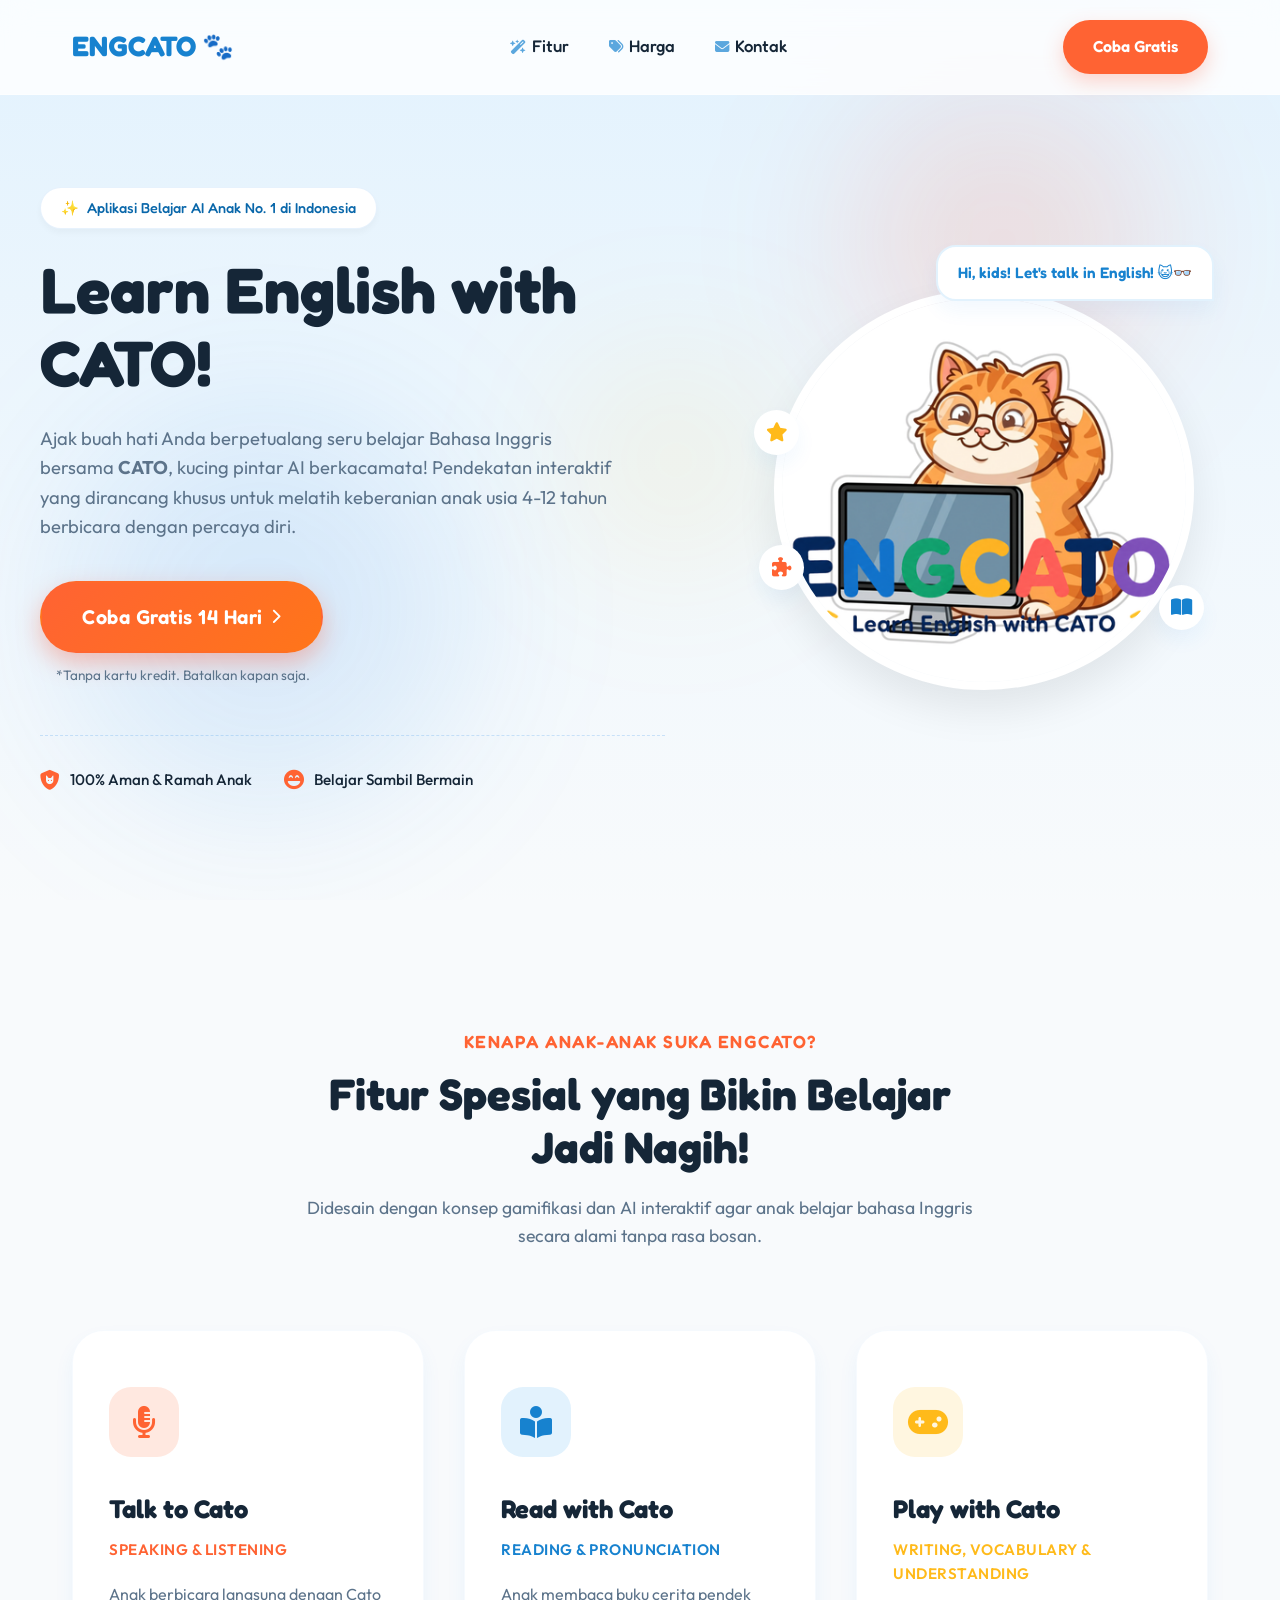
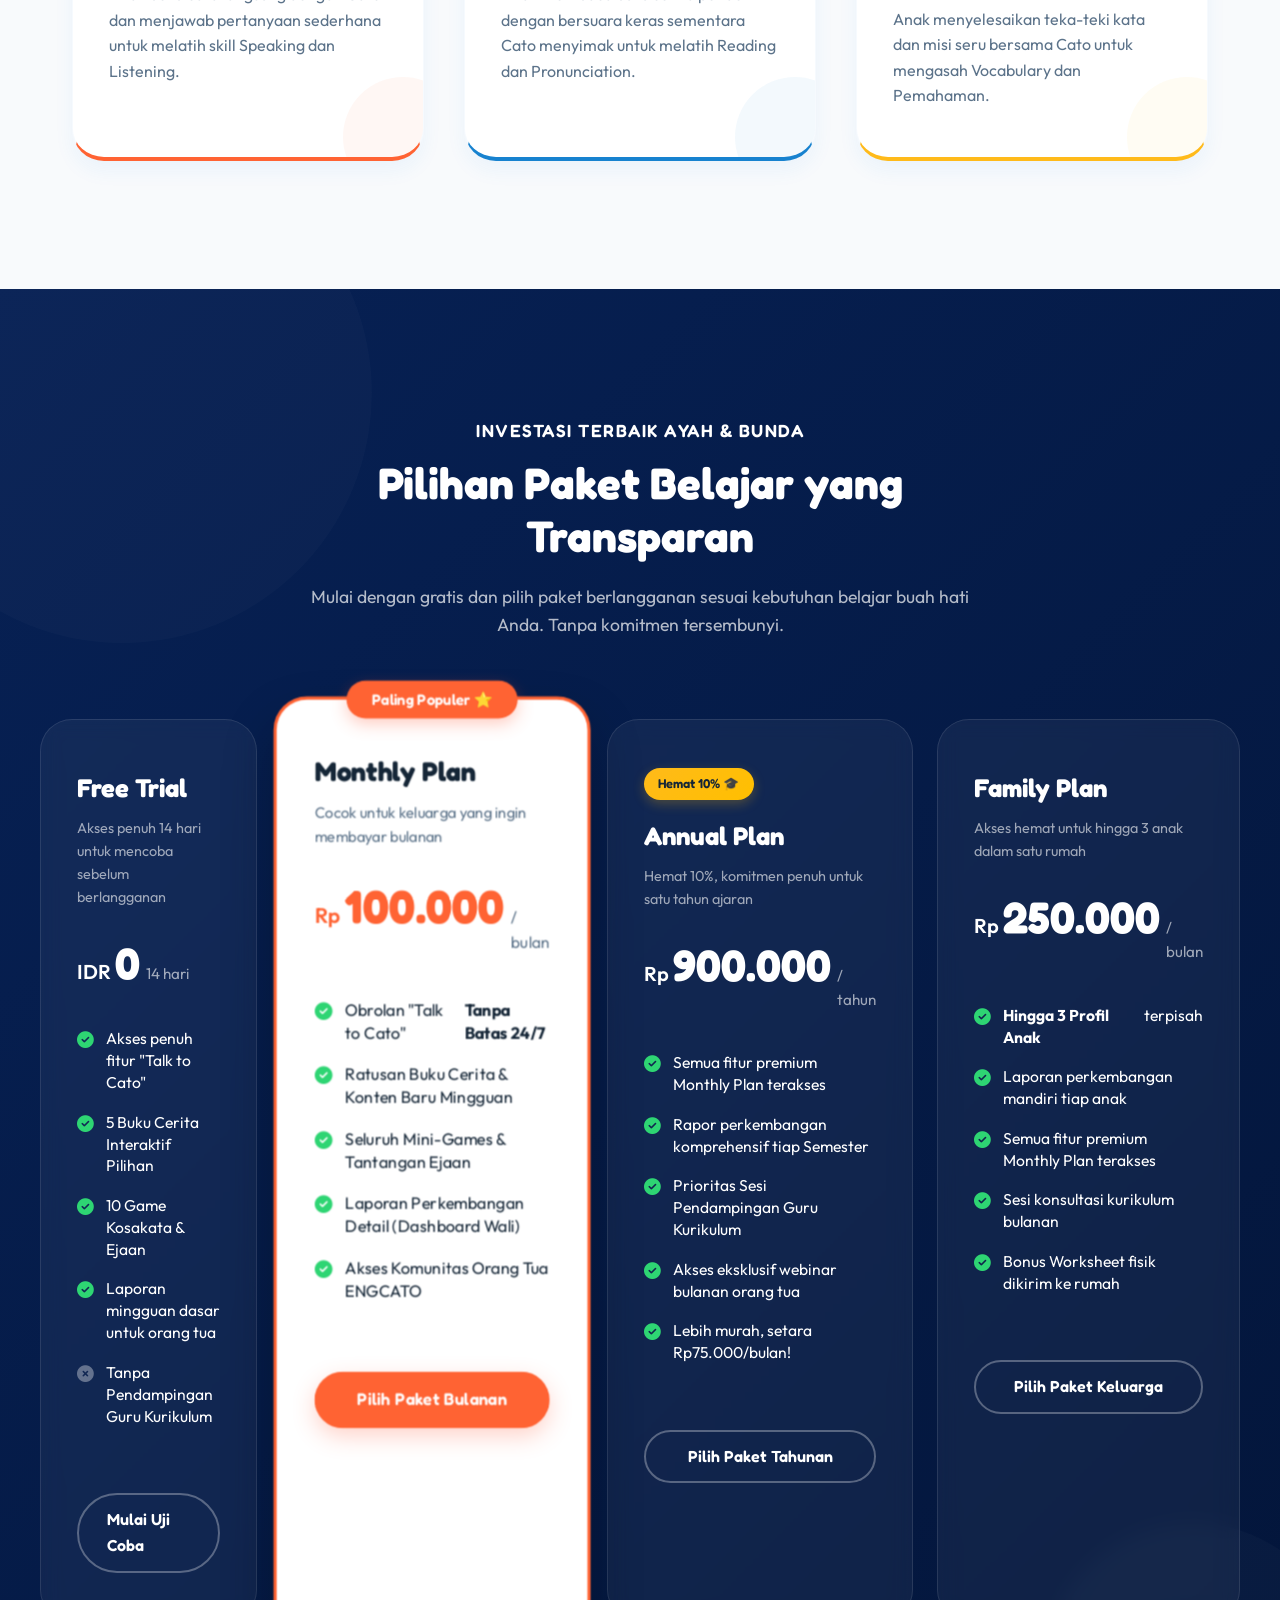
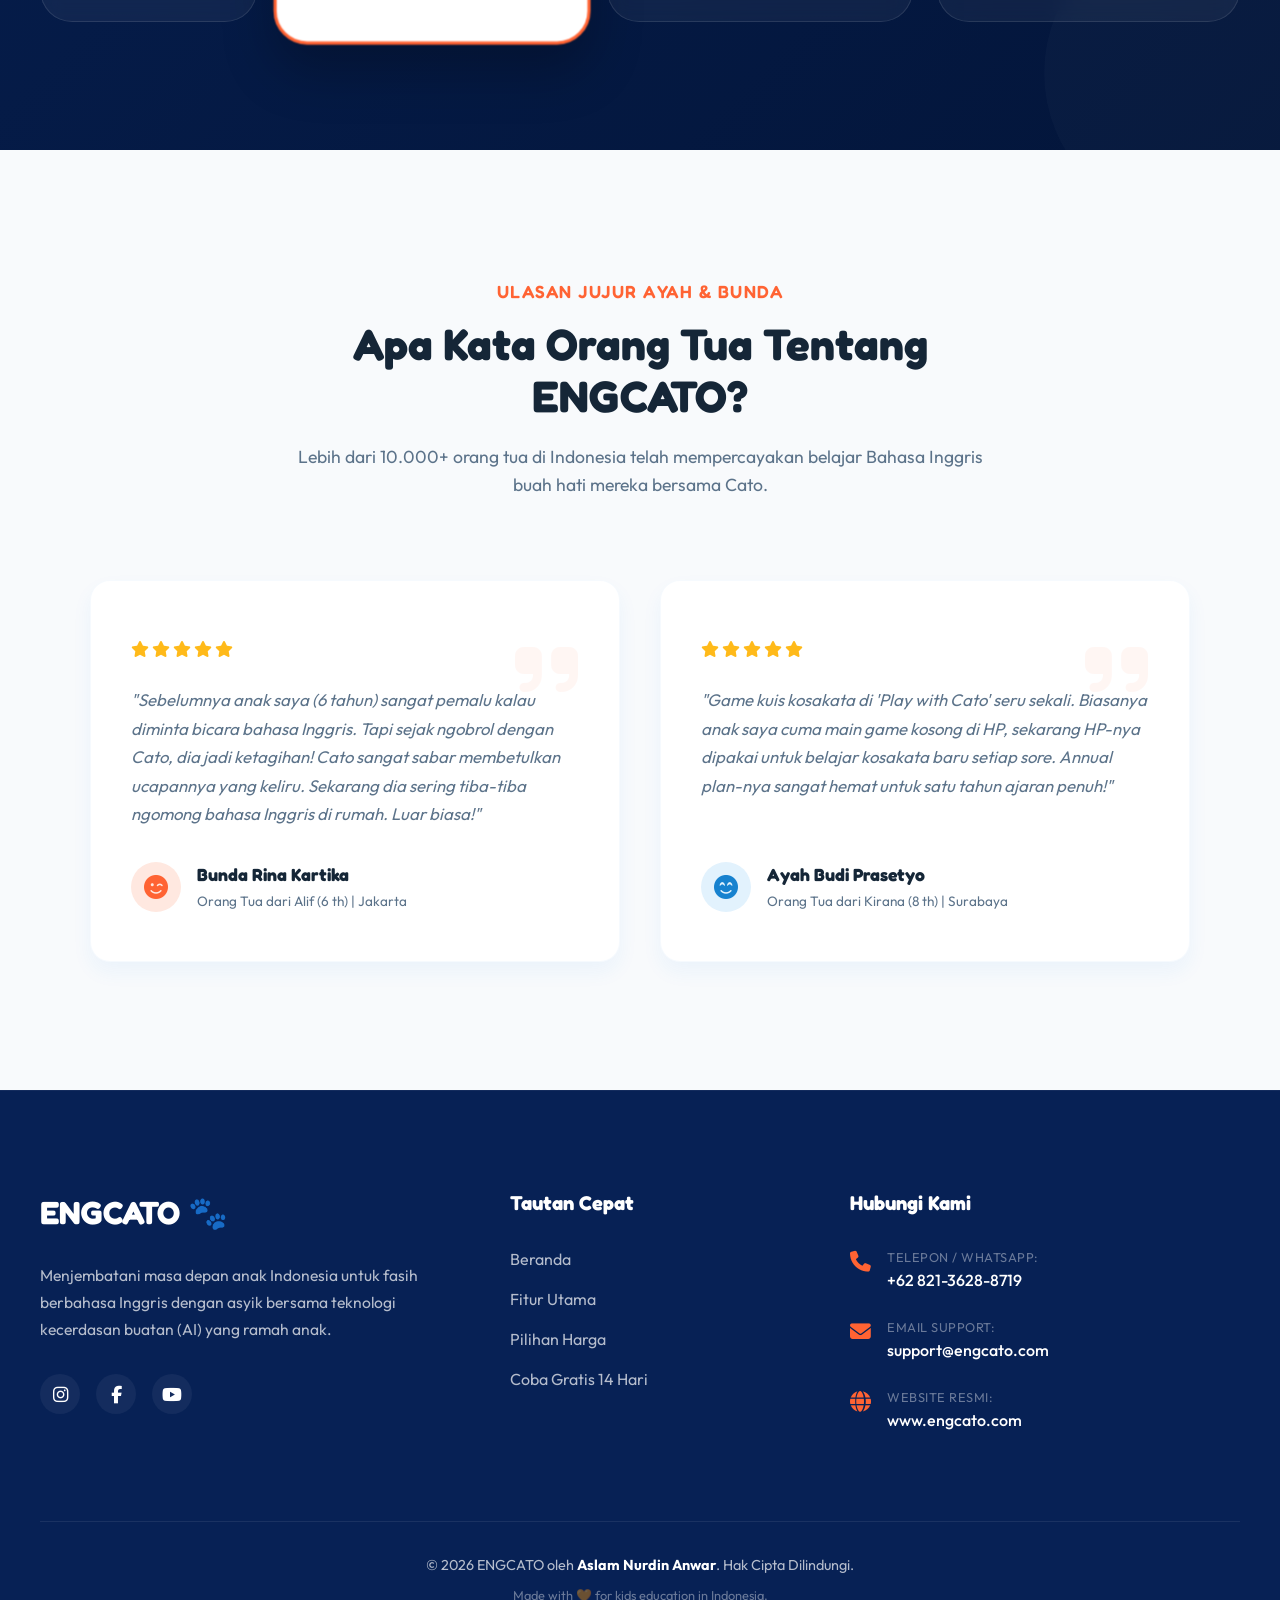
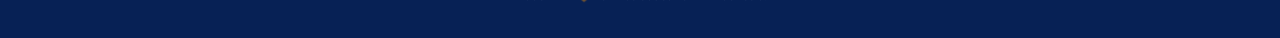
==== commit 6b10c703: "Add files via upload" ====
--- a/index.html
+++ b/index.html
@@ -105,8 +105,8 @@
           <!-- Latar belakang lingkaran bercahaya untuk maskot -->
           <div class="mascot-bg-glow"></div>
           
-          <!-- Gambar Maskot CATO (Menggunakan gambar yang telah digenerate AI) -->
-          <img src="assets/cato_mascot.png" alt="CATO - Maskot Kucing Oranye Berkacamata" class="mascot-img">
+          <!-- Gambar Maskot CATO (Menggunakan gambar yang berada di root folder agar terbaca di Vercel) -->
+          <img src="cato_mascot.png" alt="CATO - Maskot Kucing Oranye Berkacamata" class="mascot-img">
           
           <!-- Elemen melayang dekoratif (bintang, buku) -->
           <div class="floating-item float-star"><i class="fa-solid fa-star"></i></div>
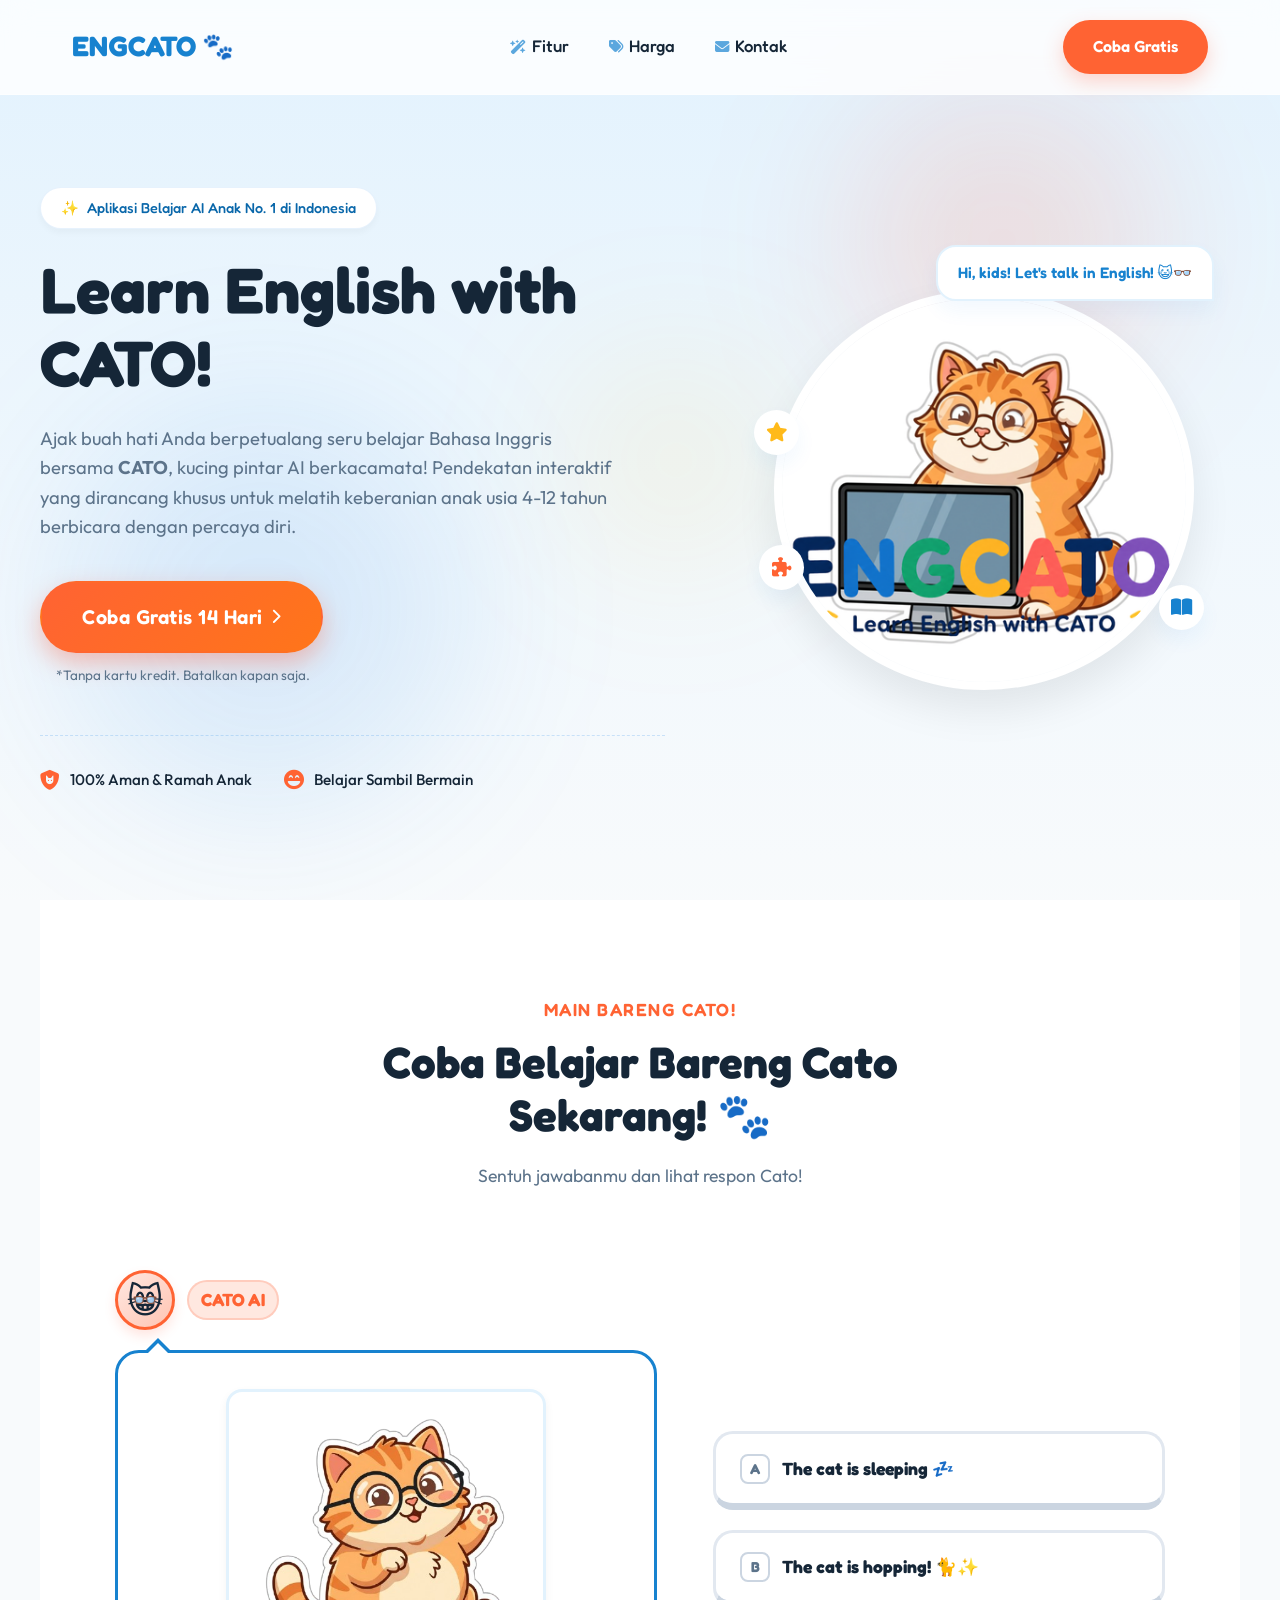
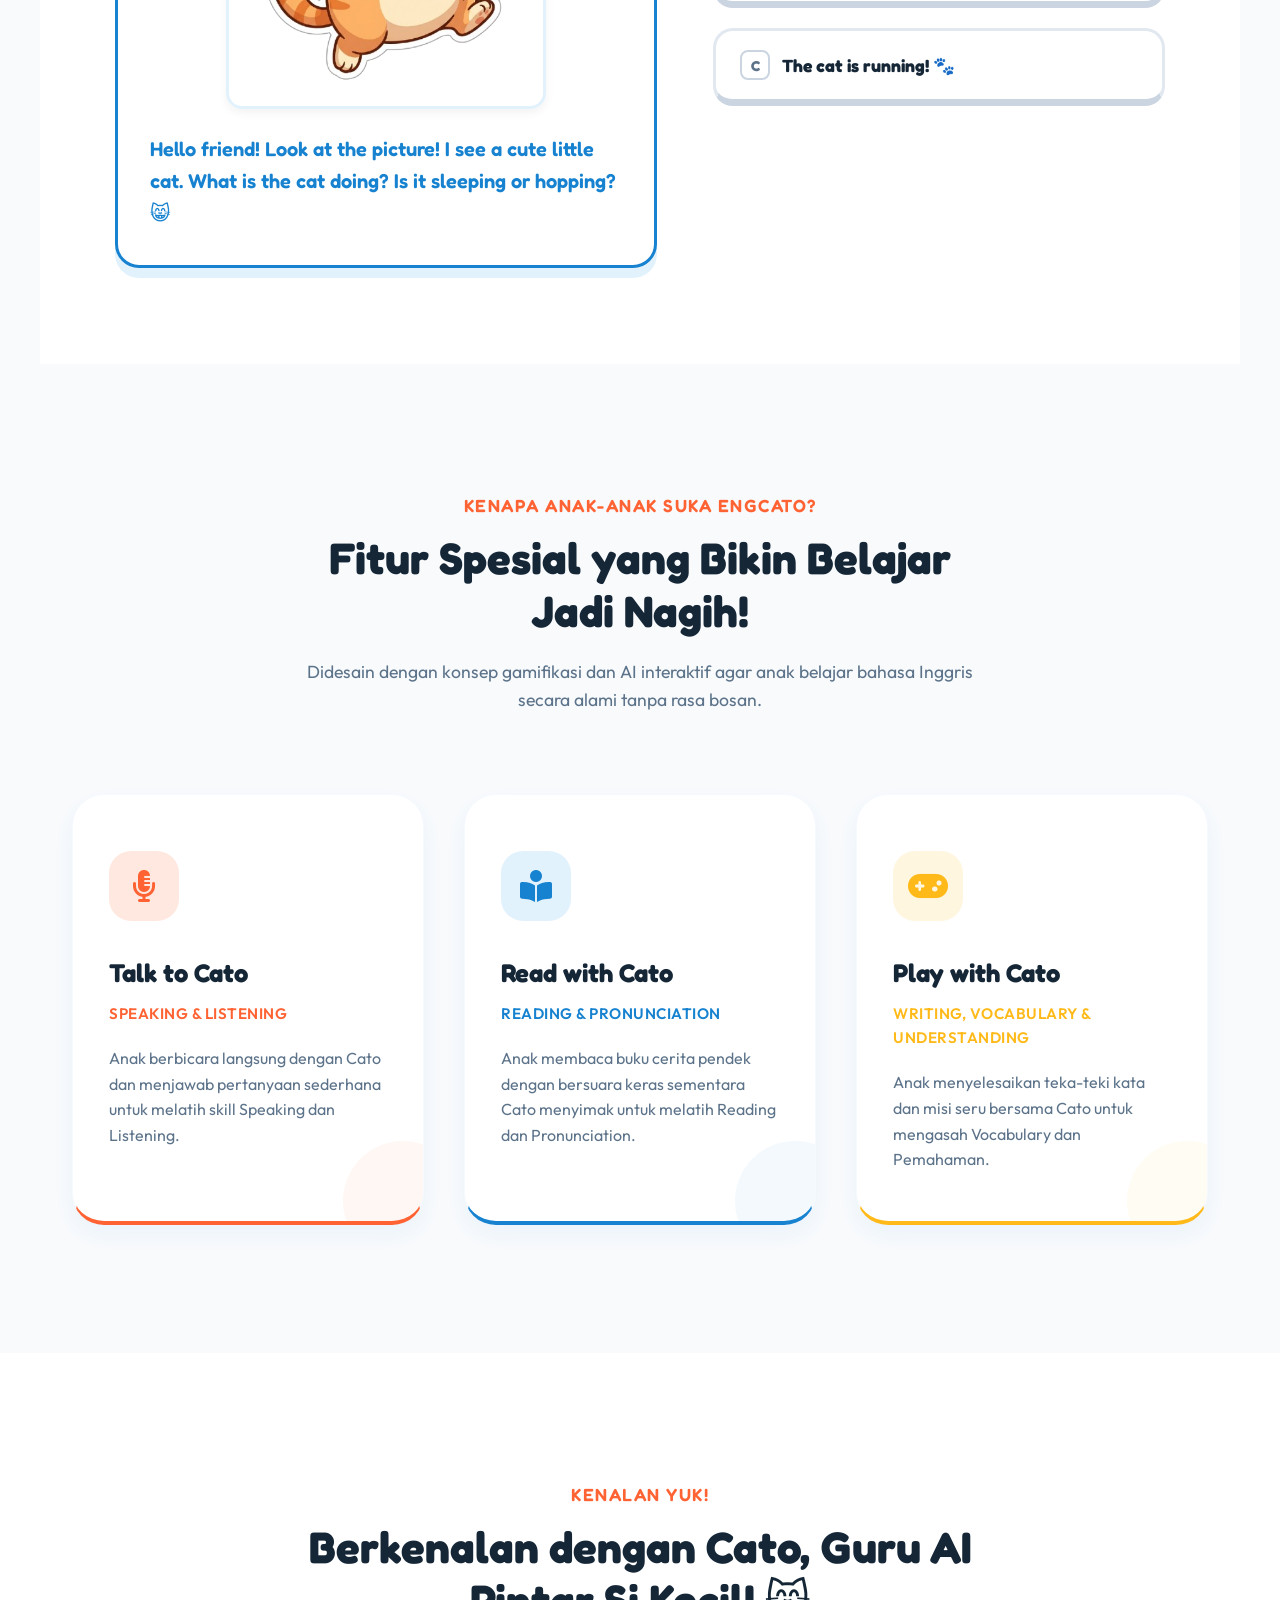
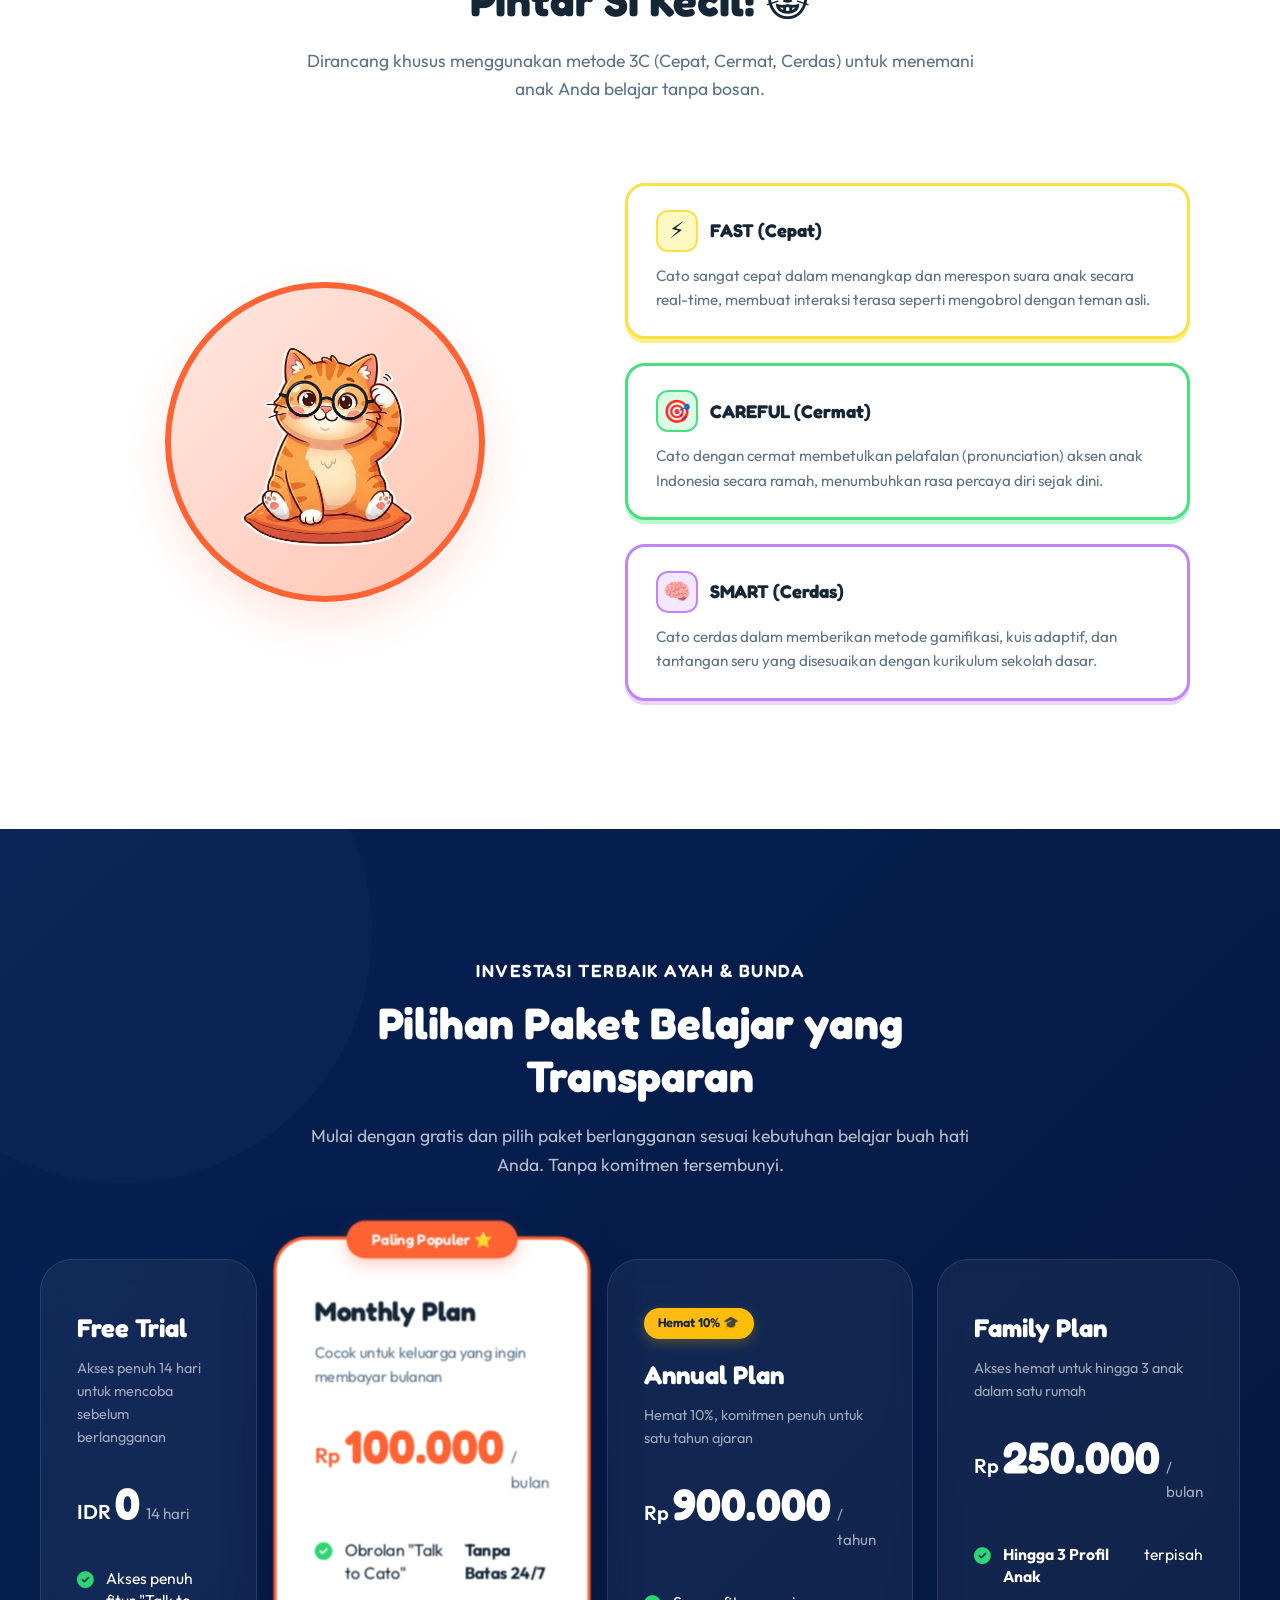
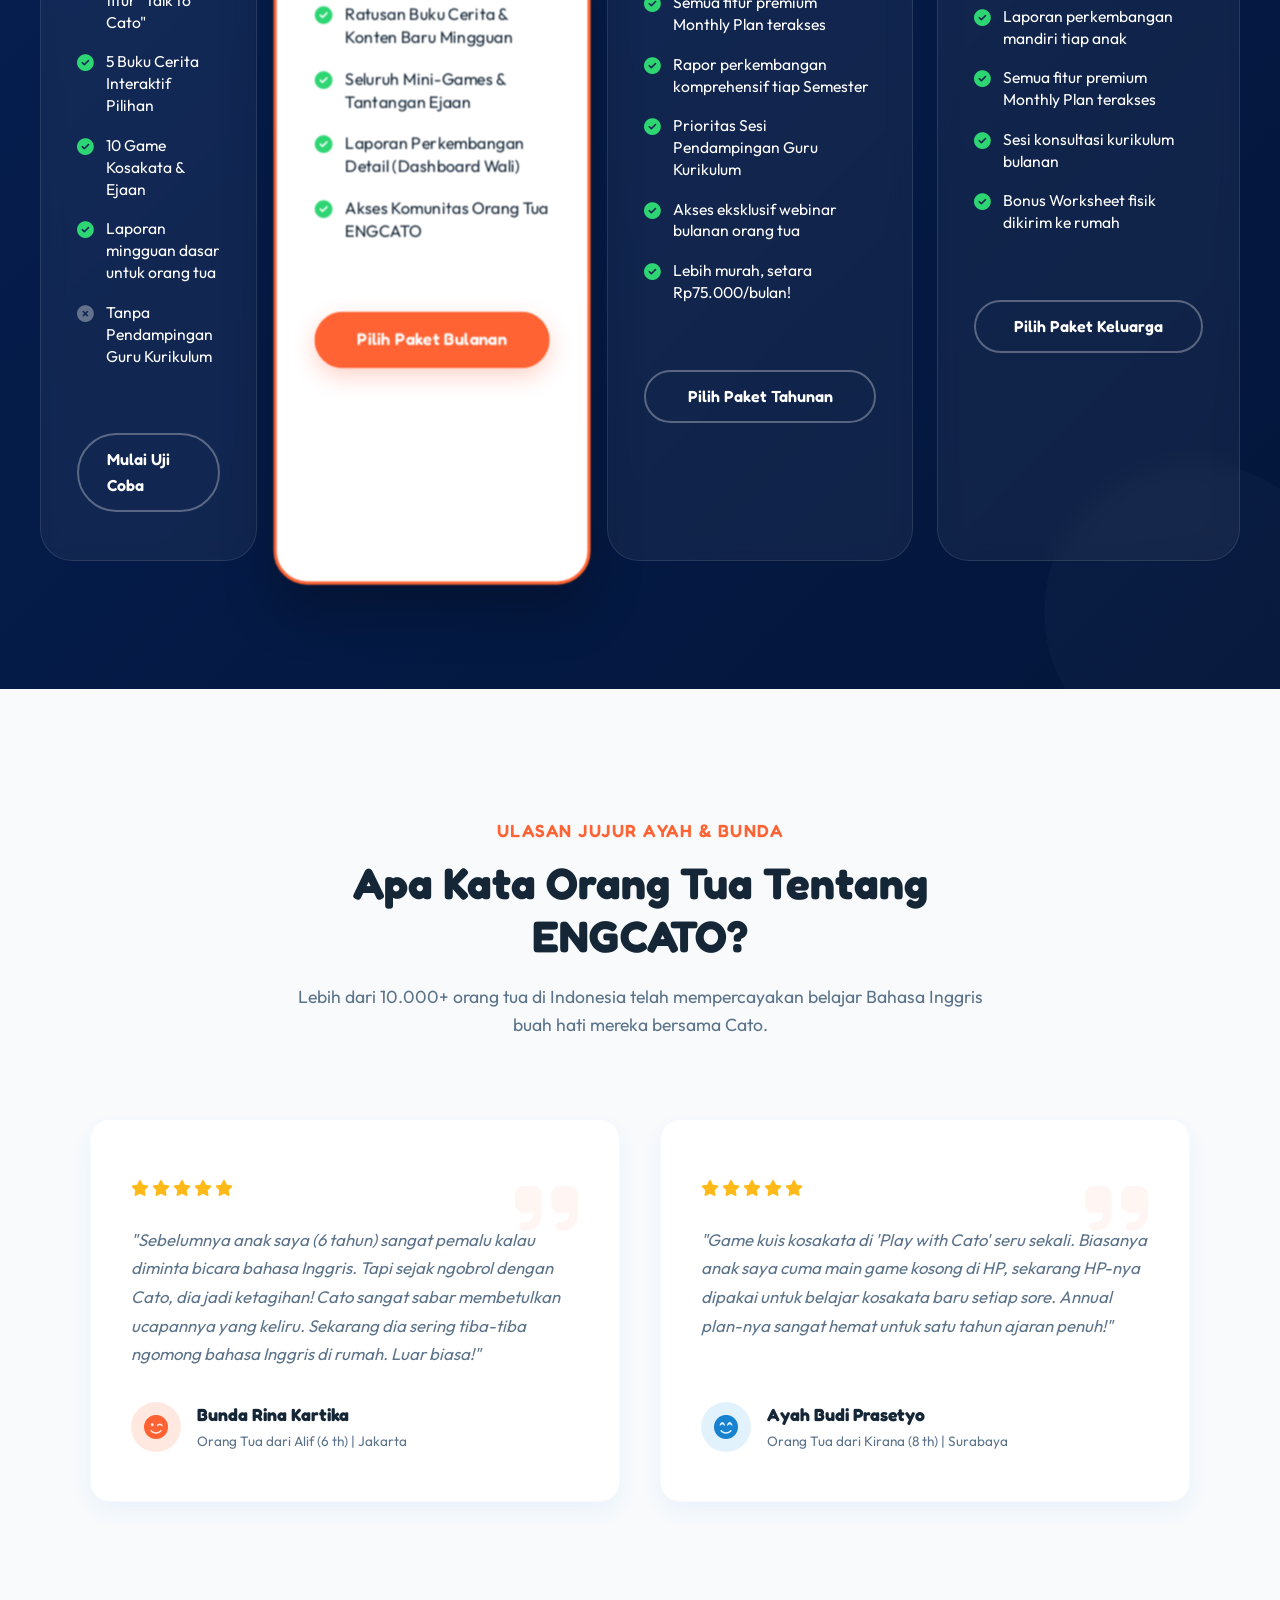
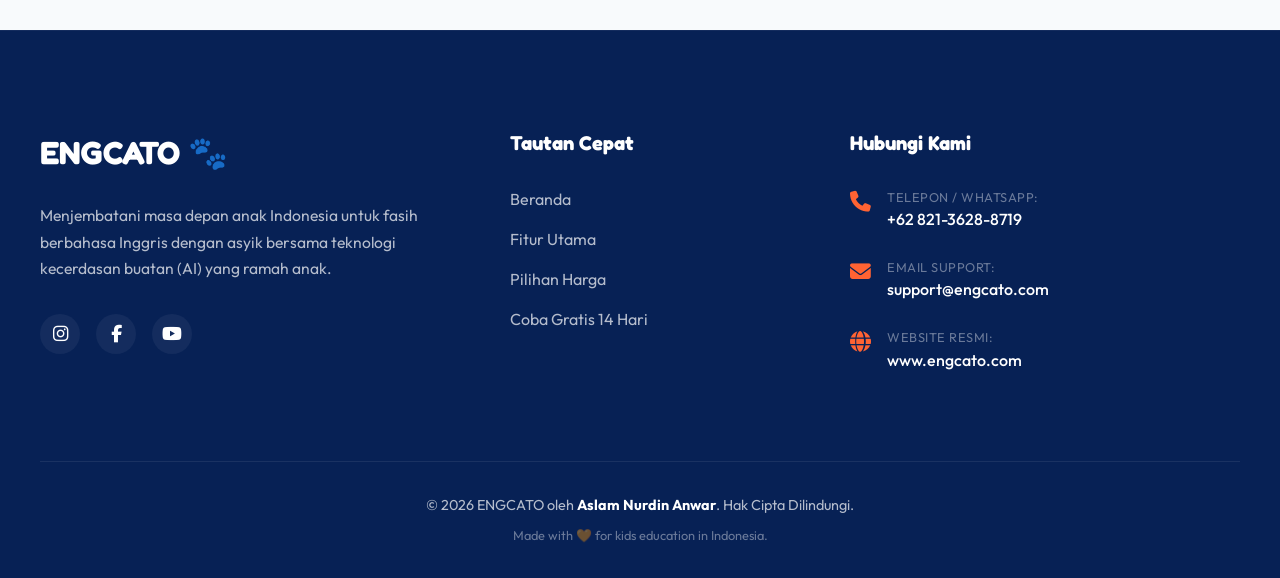
==== commit 22517c31: "Add files via upload" ====
--- a/index.html
+++ b/index.html
@@ -118,6 +118,59 @@
   </section>
 
 
+  <!-- ==================== INTERACTIVE LEARNING SIMULATOR ==================== -->
+  <!-- Komponen simulasi belajar interaktif bareng Cato bergaya Duolingo -->
+  <section class="simulator-section" id="simulator">
+    <div class="section-header">
+      <span class="section-tagline">Main Bareng Cato!</span>
+      <h2 class="section-title">Coba Belajar Bareng Cato Sekarang! 🐾</h2>
+      <p class="section-subtitle">Sentuh jawabanmu dan lihat respon Cato!</p>
+    </div>
+
+    <div class="simulator-container">
+      <!-- Sisi Kiri: Chat Dialog Box & Cato Avatar -->
+      <div class="simulator-dialog-wrapper">
+        <div class="simulator-avatar-container">
+          <div class="simulator-cato-avatar">
+            <span class="cato-emoji">😸</span>
+            <div class="avatar-glasses">👓</div>
+          </div>
+          <span class="cato-name">CATO AI</span>
+        </div>
+        
+        <div class="simulator-speech-bubble">
+          <!-- Gambar Materi Belajar Simulator -->
+          <div class="simulator-media-box">
+            <img src="cat_hopping.png" alt="Cat Hopping" class="simulator-media-img">
+          </div>
+          
+          <p id="cato-sim-text">Hello friend! Look at the picture! I see a cute little cat. What is the cat doing? Is it sleeping or hopping? 😸</p>
+          
+          <!-- Tombol CTA tersembunyi, muncul setelah anak menjawab -->
+          <div id="sim-cta-container" class="sim-cta-hidden">
+            <button id="btn-sim-cta" class="btn btn-primary btn-bounce">
+              Seru Kan? Yuk Cobain Free Trial dan Main Bareng CATO 🚀
+            </button>
+          </div>
+        </div>
+      </div>
+
+      <!-- Sisi Kanan: Pilihan Jawaban Interaktif (Tombol Opsi 3D) -->
+      <div class="simulator-options-container">
+        <button class="sim-option-btn" data-response="sleeping">
+          <span class="option-letter">A</span> The cat is sleeping 💤
+        </button>
+        <button class="sim-option-btn" data-response="hopping">
+          <span class="option-letter">B</span> The cat is hopping! 🐈✨
+        </button>
+        <button class="sim-option-btn" data-response="running">
+          <span class="option-letter">C</span> The cat is running! 🐾
+        </button>
+      </div>
+    </div>
+  </section>
+
+
   <!-- ==================== 3. FEATURES SECTION (FITUR UTAMA) ==================== -->
   <!-- Menjelaskan mengapa anak-anak menyukai ENGCATO dengan 3 kartu fitur utama -->
   <section class="features-section" id="features">
@@ -165,6 +218,62 @@
           Anak menyelesaikan teka-teki kata dan misi seru bersama Cato untuk mengasah Vocabulary dan Pemahaman.
         </p>
         <div class="card-wave"></div>
+      </div>
+    </div>
+  </section>
+
+
+  <!-- ==================== MEET YOUR AI TUTOR SECTION ==================== -->
+  <!-- Memperkenalkan maskot CATO AI Tutor dengan tata letak dua kolom -->
+  <section class="meet-tutor-section" id="meet-tutor">
+    <div class="section-header">
+      <span class="section-tagline">Kenalan Yuk!</span>
+      <h2 class="section-title">Berkenalan dengan Cato, Guru AI Pintar Si Kecil! 😸</h2>
+      <p class="section-subtitle">Dirancang khusus menggunakan metode 3C (Cepat, Cermat, Cerdas) untuk menemani anak Anda belajar tanpa bosan.</p>
+    </div>
+
+    <div class="tutor-container">
+      <!-- Kolom Kiri: Visual Maskot -->
+      <div class="tutor-visual-col">
+        <div class="tutor-img-frame">
+          <img src="cato.png" alt="Cat Hopping" class="cato-profile-img">
+        </div>
+      </div>
+
+      <!-- Kolom Kanan: Branding Nilai Karakter -->
+      <div class="tutor-cards-col">
+        <!-- Kartu 1: Fast -->
+        <div class="tutor-card border-yellow">
+          <div class="tutor-card-header">
+            <span class="tutor-card-icon bg-yellow-soft">⚡</span>
+            <h3 class="tutor-card-title">FAST (Cepat)</h3>
+          </div>
+          <p class="tutor-card-text">
+            Cato sangat cepat dalam menangkap dan merespon suara anak secara real-time, membuat interaksi terasa seperti mengobrol dengan teman asli.
+          </p>
+        </div>
+
+        <!-- Kartu 2: Careful -->
+        <div class="tutor-card border-green">
+          <div class="tutor-card-header">
+            <span class="tutor-card-icon bg-green-soft">🎯</span>
+            <h3 class="tutor-card-title">CAREFUL (Cermat)</h3>
+          </div>
+          <p class="tutor-card-text">
+            Cato dengan cermat membetulkan pelafalan (pronunciation) aksen anak Indonesia secara ramah, menumbuhkan rasa percaya diri sejak dini.
+          </p>
+        </div>
+
+        <!-- Kartu 3: Smart -->
+        <div class="tutor-card border-purple">
+          <div class="tutor-card-header">
+            <span class="tutor-card-icon bg-purple-soft">🧠</span>
+            <h3 class="tutor-card-title">SMART (Cerdas)</h3>
+          </div>
+          <p class="tutor-card-text">
+            Cato cerdas dalam memberikan metode gamifikasi, kuis adaptif, dan tantangan seru yang disesuaikan dengan kurikulum sekolah dasar.
+          </p>
+        </div>
       </div>
     </div>
   </section>
--- a/style.css
+++ b/style.css
@@ -520,6 +520,266 @@
 
 
 /* ==========================================================================
+   2.5 INTERACTIVE LEARNING SIMULATOR
+   Komponen widget interaktif simulasi belajar Cato bergaya Duolingo
+   ========================================================================== */
+.simulator-section {
+  max-width: 1200px;
+  margin: 0 auto;
+  padding: 6rem 2rem;
+  background-color: var(--bg-white);
+}
+
+.simulator-container {
+  display: grid;
+  grid-template-columns: 1.2fr 1fr;
+  gap: 3.5rem;
+  max-width: 1050px;
+  margin: 0 auto;
+  align-items: center;
+}
+
+/* Sisi Kiri: Dialog Wrapper */
+.simulator-dialog-wrapper {
+  display: flex;
+  flex-direction: column;
+  gap: 1.25rem;
+  position: relative;
+}
+
+/* Avatar Container */
+.simulator-avatar-container {
+  display: flex;
+  align-items: center;
+  gap: 12px;
+}
+
+.simulator-cato-avatar {
+  width: 60px;
+  height: 60px;
+  background: linear-gradient(135deg, var(--coral-light) 0%, hsl(14, 100%, 85%) 100%);
+  border: 3px solid var(--coral-primary);
+  border-radius: 50%;
+  display: flex;
+  align-items: center;
+  justify-content: center;
+  position: relative;
+  font-size: 2.2rem;
+  box-shadow: 0 6px 12px rgba(255, 90, 54, 0.15);
+}
+
+.avatar-glasses {
+  position: absolute;
+  font-size: 1.3rem;
+  top: 10px;
+}
+
+.cato-name {
+  font-family: var(--font-title);
+  font-size: 1.1rem;
+  font-weight: 700;
+  color: var(--coral-primary);
+  background-color: var(--coral-light);
+  padding: 0.25rem 0.75rem;
+  border-radius: 30px;
+  border: 2px solid rgba(255, 90, 54, 0.2);
+}
+
+/* Kotak Gambar Media Simulator */
+.simulator-media-box {
+  width: 100%;
+  max-width: 320px;
+  margin: 0 auto 1.5rem auto;
+  border-radius: 16px;
+  overflow: hidden;
+  border: 3px solid var(--blue-light);
+  box-shadow: 0 4px 10px rgba(0, 0, 0, 0.05);
+}
+
+.simulator-media-img {
+  width: 100%;
+  height: auto;
+  display: block;
+  transition: transform 0.3s ease;
+}
+
+.simulator-media-img:hover {
+  transform: scale(1.03);
+}
+
+/* Balon Obrolan Cato */
+.simulator-speech-bubble {
+  background-color: var(--bg-white);
+  border: 3px solid var(--blue-primary);
+  border-radius: 24px;
+  padding: 2.25rem 2rem;
+  position: relative;
+  box-shadow: 0 10px 0 var(--blue-light); /* Efek tebal 3D ala Duolingo */
+  min-height: 170px;
+  display: flex;
+  flex-direction: column;
+  justify-content: space-between;
+  transition: var(--transition-smooth);
+}
+
+/* Segitiga Balon Percakapan */
+.simulator-speech-bubble::before {
+  content: '';
+  position: absolute;
+  top: -15px;
+  left: 25px;
+  border-width: 0 15px 15px;
+  border-style: solid;
+  border-color: var(--blue-primary) transparent;
+  display: block;
+  width: 0;
+}
+
+.simulator-speech-bubble::after {
+  content: '';
+  position: absolute;
+  top: -10px;
+  left: 27px;
+  border-width: 0 13px 13px;
+  border-style: solid;
+  border-color: var(--bg-white) transparent;
+  display: block;
+  width: 0;
+}
+
+#cato-sim-text {
+  font-family: var(--font-title);
+  font-size: 1.25rem;
+  color: var(--blue-primary);
+  line-height: 1.6;
+  margin: 0;
+  font-weight: 600;
+  transition: opacity 0.15s ease-in-out;
+}
+
+/* Tombol CTA di Simulator */
+#sim-cta-container {
+  margin-top: 1.5rem;
+  transition: all 0.4s ease;
+}
+
+.sim-cta-hidden {
+  display: none;
+  opacity: 0;
+  transform: scale(0.9);
+}
+
+.sim-cta-visible {
+  display: block;
+  animation: popIn 0.5s cubic-bezier(0.34, 1.56, 0.64, 1) forwards;
+}
+
+@keyframes popIn {
+  0% { opacity: 0; transform: scale(0.9); }
+  100% { opacity: 1; transform: scale(1); }
+}
+
+#btn-sim-cta {
+  width: 100%;
+  font-size: 1rem;
+  padding: 1.1rem 1.5rem;
+  background: linear-gradient(135deg, var(--yellow-primary), hsl(45, 100%, 50%));
+  border: 3px solid #cc9200;
+  border-bottom: 7px solid #cc9200;
+  color: var(--text-dark);
+  box-shadow: 0 10px 20px rgba(255, 184, 0, 0.3);
+}
+
+#btn-sim-cta:hover {
+  transform: translateY(2px);
+  border-bottom-width: 5px;
+}
+
+#btn-sim-cta:active {
+  transform: translateY(5px);
+  border-bottom-width: 2px;
+}
+
+/* Sisi Kanan: Opsi Jawaban */
+.simulator-options-container {
+  display: flex;
+  flex-direction: column;
+  gap: 1.25rem;
+}
+
+/* Tombol Opsi 3D Duolingo */
+.sim-option-btn {
+  background-color: var(--bg-white);
+  border: 3px solid #e2e8f0;
+  border-bottom: 7px solid #cbd5e1;
+  border-radius: 20px;
+  padding: 1.2rem 1.5rem;
+  font-size: 1.1rem;
+  font-weight: 700;
+  color: var(--text-dark);
+  text-align: left;
+  cursor: pointer;
+  transition: all 0.15s ease;
+  display: flex;
+  align-items: center;
+  gap: 12px;
+  font-family: var(--font-title);
+}
+
+.sim-option-btn:hover {
+  background-color: #f8fafc;
+  border-color: var(--blue-light);
+  border-bottom-color: #b9d7f3;
+}
+
+/* Tombol Tertekan saat Aktif/Diklik */
+.sim-option-btn:active {
+  transform: translateY(4px);
+  border-bottom-width: 3px;
+}
+
+/* Efek Kelas Terpilih */
+.sim-option-btn.selected {
+  border-color: var(--blue-primary) !important;
+  border-bottom-color: hsl(210, 80%, 40%) !important;
+  background-color: var(--blue-light) !important;
+  color: var(--blue-primary) !important;
+}
+
+.option-letter {
+  display: inline-flex;
+  width: 30px;
+  height: 30px;
+  border: 2px solid #cbd5e1;
+  border-radius: 8px;
+  align-items: center;
+  justify-content: center;
+  font-size: 0.9rem;
+  font-weight: 800;
+  color: var(--text-muted);
+  background-color: var(--bg-white);
+  transition: var(--transition-smooth);
+}
+
+.sim-option-btn:hover .option-letter {
+  border-color: var(--blue-primary);
+  color: var(--blue-primary);
+}
+
+.sim-option-btn.selected .option-letter {
+  border-color: var(--blue-primary);
+  background-color: var(--blue-primary);
+  color: var(--bg-white);
+}
+
+/* Efek Kelas Buram/Redup untuk Pilihan Lain */
+.sim-option-btn.dimmed {
+  opacity: 0.6;
+  transform: scale(0.98);
+}
+
+
+/* ==========================================================================
    3. FEATURES SECTION (FITUR UTAMA)
    Tata letak Grid responsif dengan kartu interaktif berwarna pastel
    ========================================================================== */
@@ -692,6 +952,151 @@
 .feature-card:hover .card-wave {
   transform: scale(1.8);
   opacity: 0.1;
+}
+
+
+/* ==========================================================================
+   3.5 MEET YOUR AI TUTOR SECTION
+   Memperkenalkan CATO AI Tutor dengan tata letak dua kolom
+   ========================================================================== */
+.meet-tutor-section {
+  background-color: var(--bg-white);
+  padding: 8rem 2rem;
+}
+
+.tutor-container {
+  display: grid;
+  grid-template-columns: 1fr 1.2fr;
+  gap: 4rem;
+  max-width: 1100px;
+  margin: 0 auto;
+  align-items: center;
+}
+
+/* Kolom Kiri: Visual Maskot */
+.tutor-visual-col {
+  display: flex;
+  justify-content: center;
+}
+
+.tutor-img-frame {
+  position: relative;
+  width: 320px;
+  height: 320px;
+  border-radius: 50%;
+  background: linear-gradient(135deg, var(--coral-light) 0%, hsl(14, 100%, 85%) 100%);
+  border: 6px solid var(--coral-primary);
+  box-shadow: 0 20px 40px rgba(255, 90, 54, 0.15);
+  display: flex;
+  align-items: center;
+  justify-content: center;
+  animation: floatMascot 5s ease-in-out infinite;
+}
+
+.cato-profile-img {
+  width: 82%;
+  height: 82%;
+  object-fit: contain;
+  border-radius: 50%;
+  transition: transform 0.3s ease;
+}
+
+.tutor-img-frame:hover .cato-profile-img {
+  transform: scale(1.05) rotate(3deg);
+}
+
+/* Kolom Kanan: Detail Karakter */
+.tutor-cards-col {
+  display: flex;
+  flex-direction: column;
+  gap: 1.5rem;
+}
+
+.tutor-card {
+  background-color: var(--bg-white);
+  border: 3px solid #e2e8f0;
+  border-radius: 20px;
+  padding: 1.5rem 1.75rem;
+  transition: transform 0.3s ease, box-shadow 0.3s ease;
+}
+
+.tutor-card:hover {
+  transform: translateY(-5px);
+}
+
+/* Efek Tiga Dimensi & Warna Border Kartu */
+.tutor-card.border-yellow {
+  border-color: #fde047;
+  box-shadow: 0 4px 0 #fef08a;
+}
+.tutor-card.border-yellow:hover {
+  box-shadow: 0 8px 15px rgba(253, 224, 71, 0.2);
+}
+
+.tutor-card.border-green {
+  border-color: #4ade80;
+  box-shadow: 0 4px 0 #bbf7d0;
+}
+.tutor-card.border-green:hover {
+  box-shadow: 0 8px 15px rgba(74, 222, 128, 0.2);
+}
+
+.tutor-card.border-purple {
+  border-color: #c084fc;
+  box-shadow: 0 4px 0 #e9d5ff;
+}
+.tutor-card.border-purple:hover {
+  box-shadow: 0 8px 15px rgba(192, 132, 252, 0.2);
+}
+
+.tutor-card-header {
+  display: flex;
+  align-items: center;
+  gap: 12px;
+  margin-bottom: 0.75rem;
+}
+
+.tutor-card-icon {
+  width: 42px;
+  height: 42px;
+  border-radius: 12px;
+  display: inline-flex;
+  align-items: center;
+  justify-content: center;
+  font-size: 1.4rem;
+  font-weight: 700;
+}
+
+/* Soft Backgrounds untuk Ikon */
+.bg-yellow-soft {
+  background-color: #fef9c3;
+  border: 2px solid #fde047;
+}
+
+.bg-green-soft {
+  background-color: #dcfce7;
+  border: 2px solid #4ade80;
+}
+
+.bg-purple-soft {
+  background-color: #f3e8ff;
+  border: 2px solid #c084fc;
+}
+
+.tutor-card-title {
+  font-family: var(--font-title);
+  font-size: 1.15rem;
+  font-weight: 800;
+  color: var(--text-dark);
+  margin: 0;
+}
+
+.tutor-card-text {
+  font-family: var(--font-body);
+  font-size: 0.95rem;
+  color: var(--text-muted);
+  line-height: 1.6;
+  margin: 0;
 }
 
 
@@ -1465,8 +1870,27 @@
   z-index: 1;
 }
 
-/* Responsivitas Testimoni di HP */
+/* Responsivitas Testimoni & Simulator di HP */
 @media (max-width: 768px) {
+  .simulator-section {
+    padding: 5rem 1.5rem;
+  }
+
+  .simulator-container {
+    grid-template-columns: 1fr; /* Jadi 1 kolom vertikal */
+    gap: 2.5rem;
+  }
+
+  .simulator-speech-bubble {
+    padding: 1.75rem 1.5rem;
+    min-height: 150px;
+  }
+
+  .sim-option-btn {
+    padding: 1rem 1.25rem;
+    font-size: 1rem;
+  }
+
   .testimonials-section {
     padding: 5rem 1.5rem;
   }
@@ -1479,4 +1903,19 @@
   .testimonial-card {
     padding: 2.5rem 2rem;
   }
-}
+
+  /* Responsivitas Meet Tutor */
+  .meet-tutor-section {
+    padding: 5rem 1.5rem;
+  }
+
+  .tutor-container {
+    grid-template-columns: 1fr; /* Jadi 1 kolom vertikal */
+    gap: 3rem;
+  }
+
+  .tutor-img-frame {
+    width: 260px;
+    height: 260px;
+  }
+}
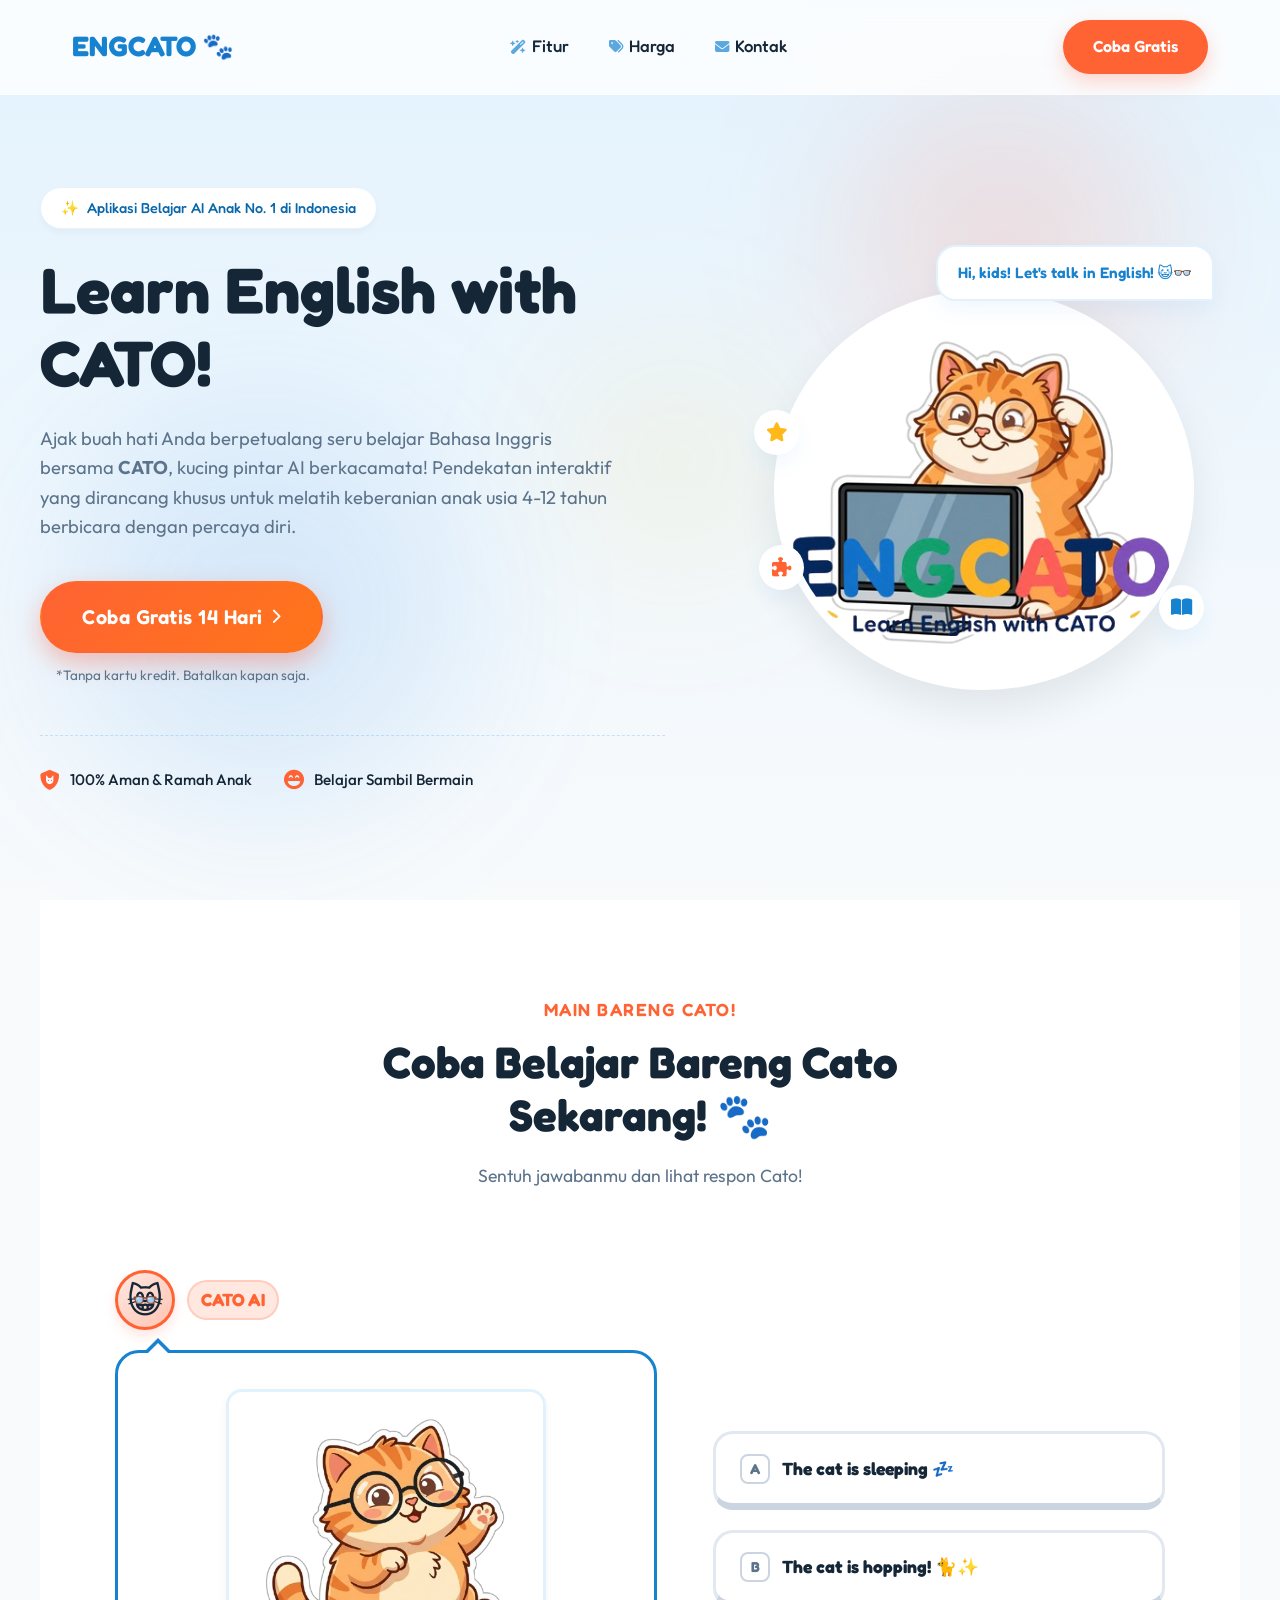
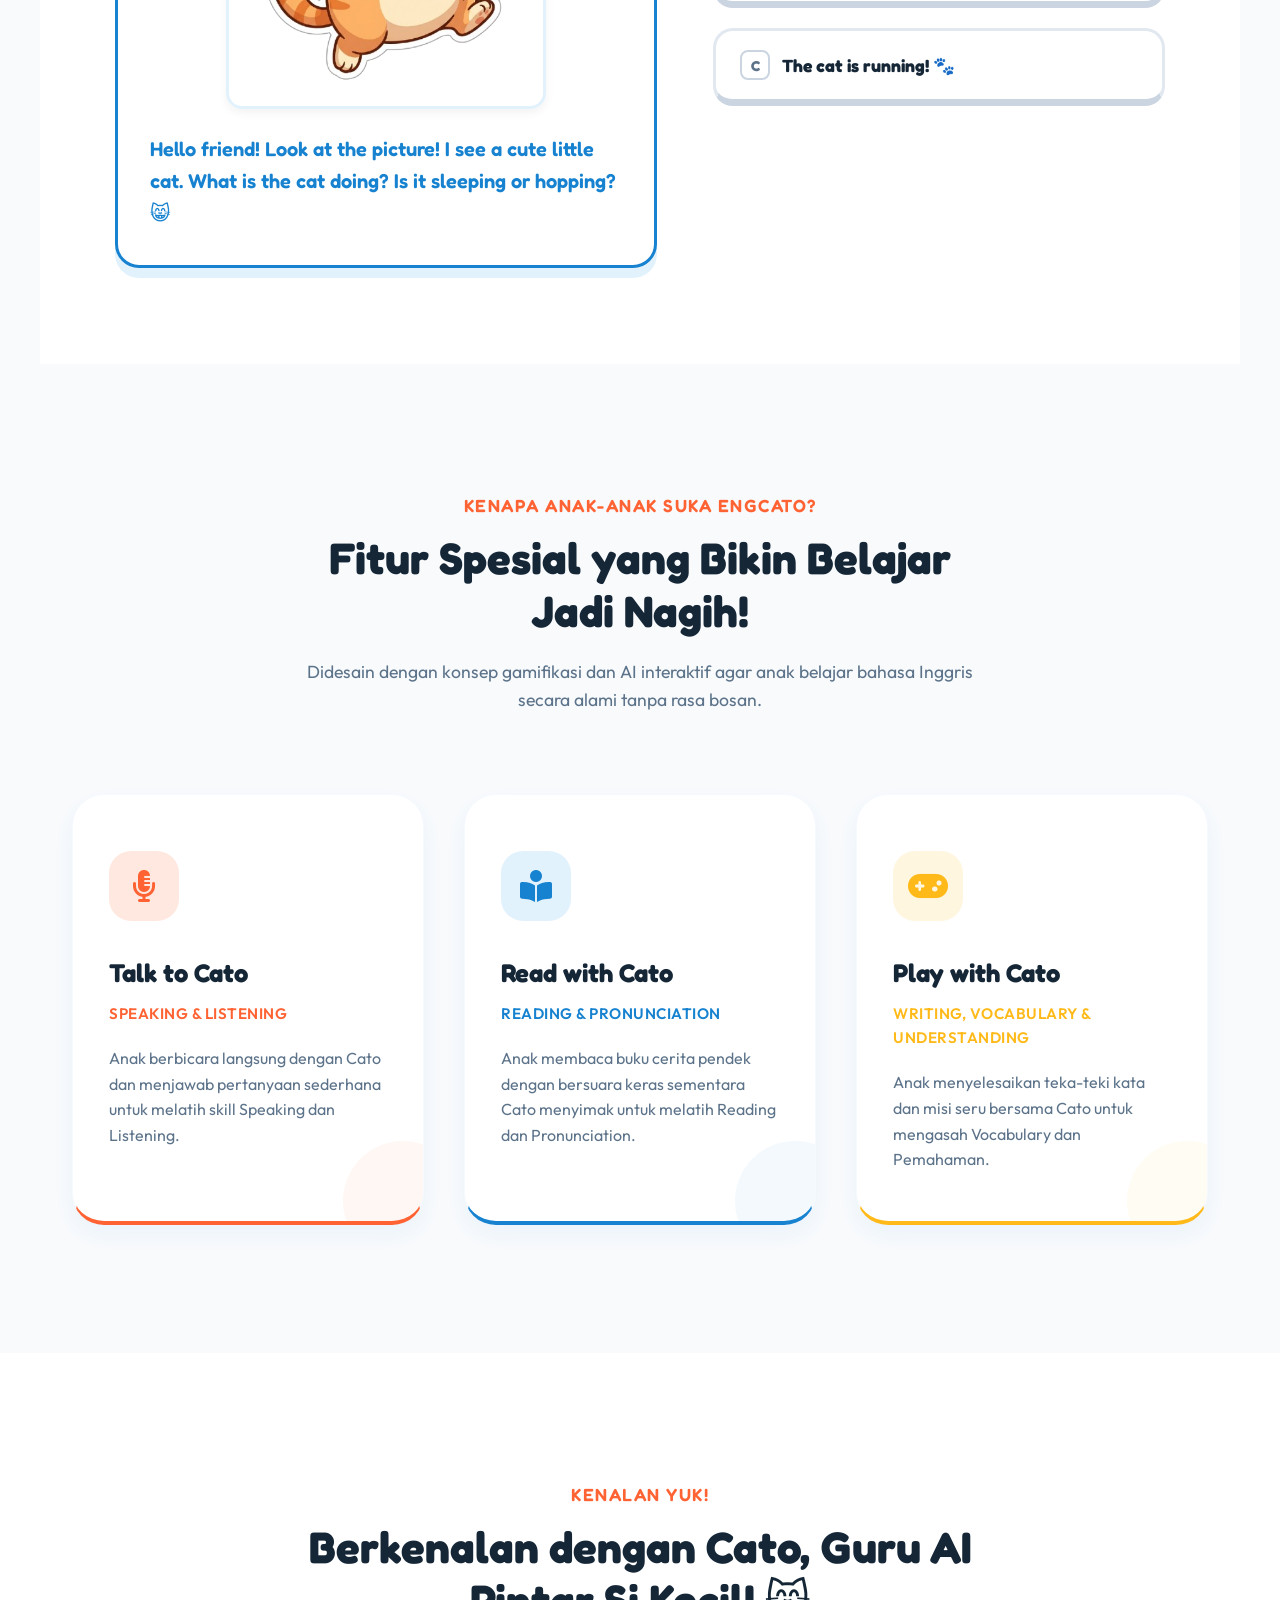
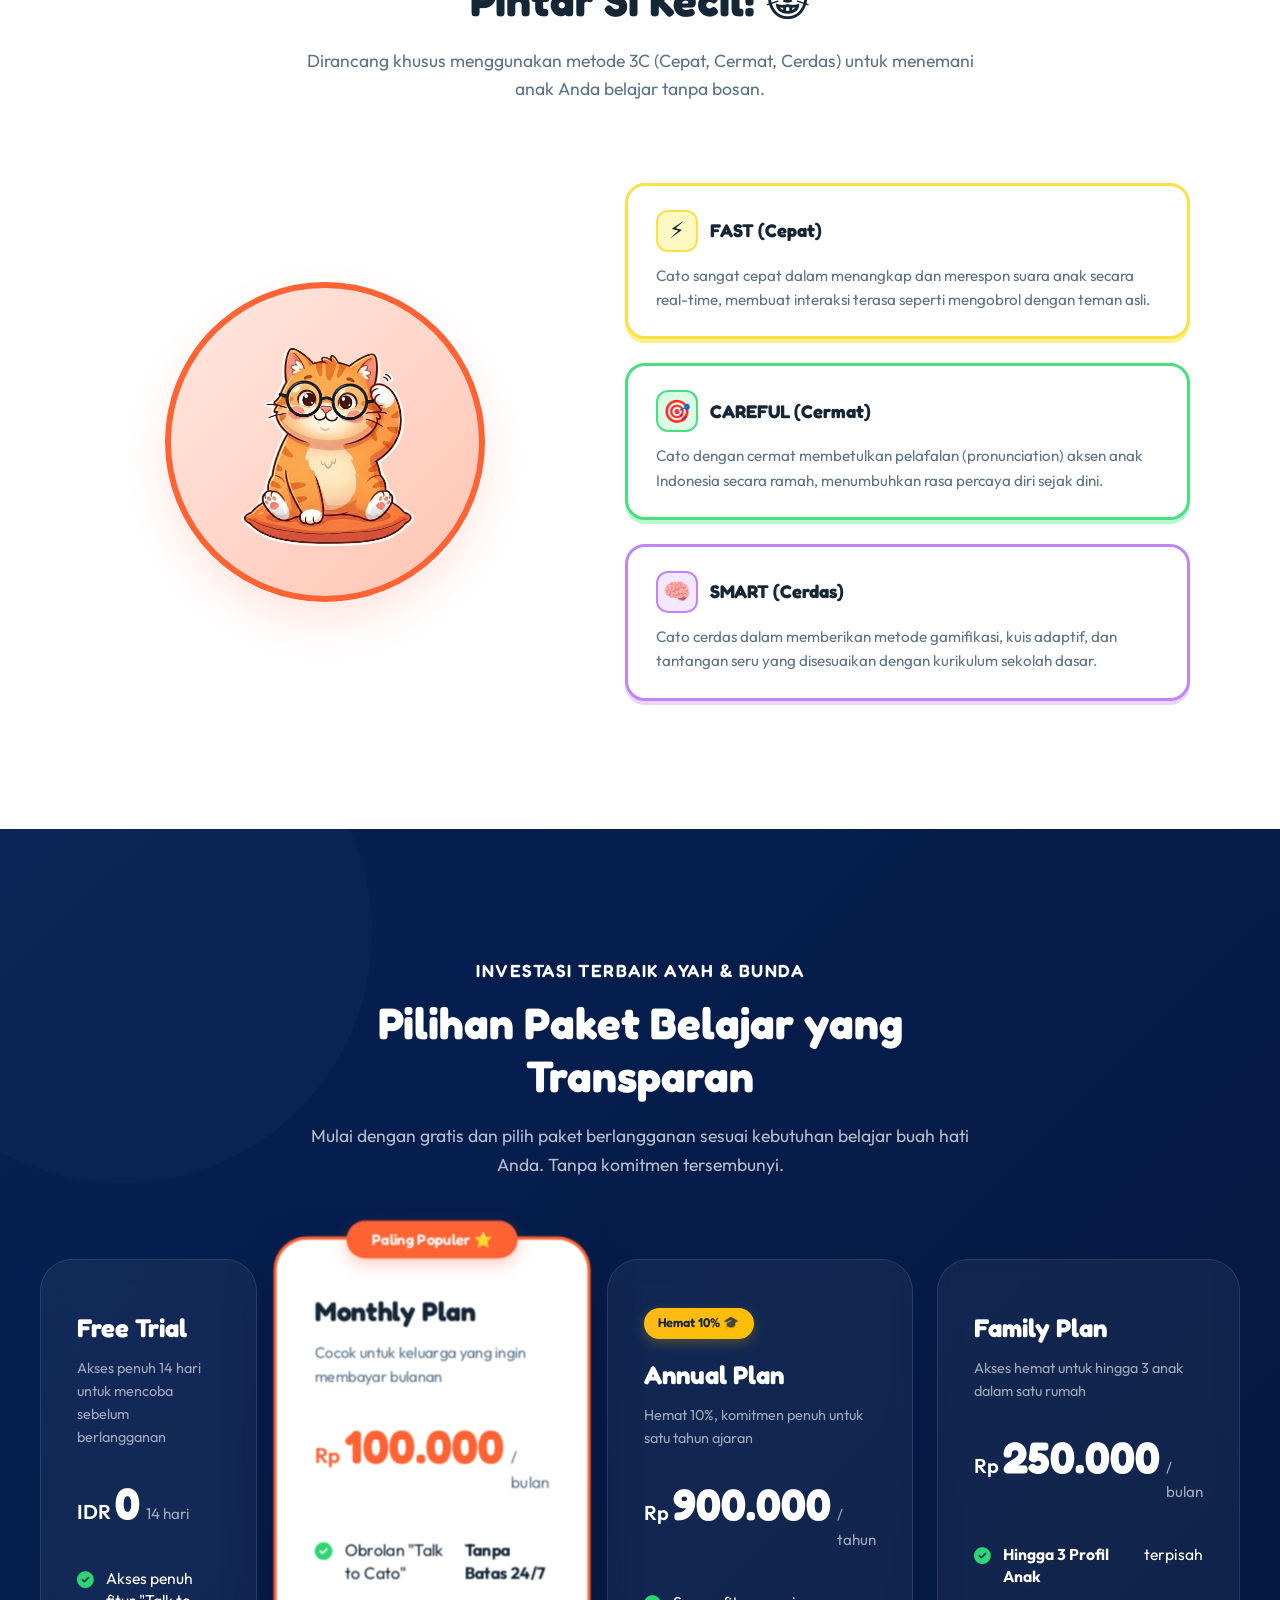
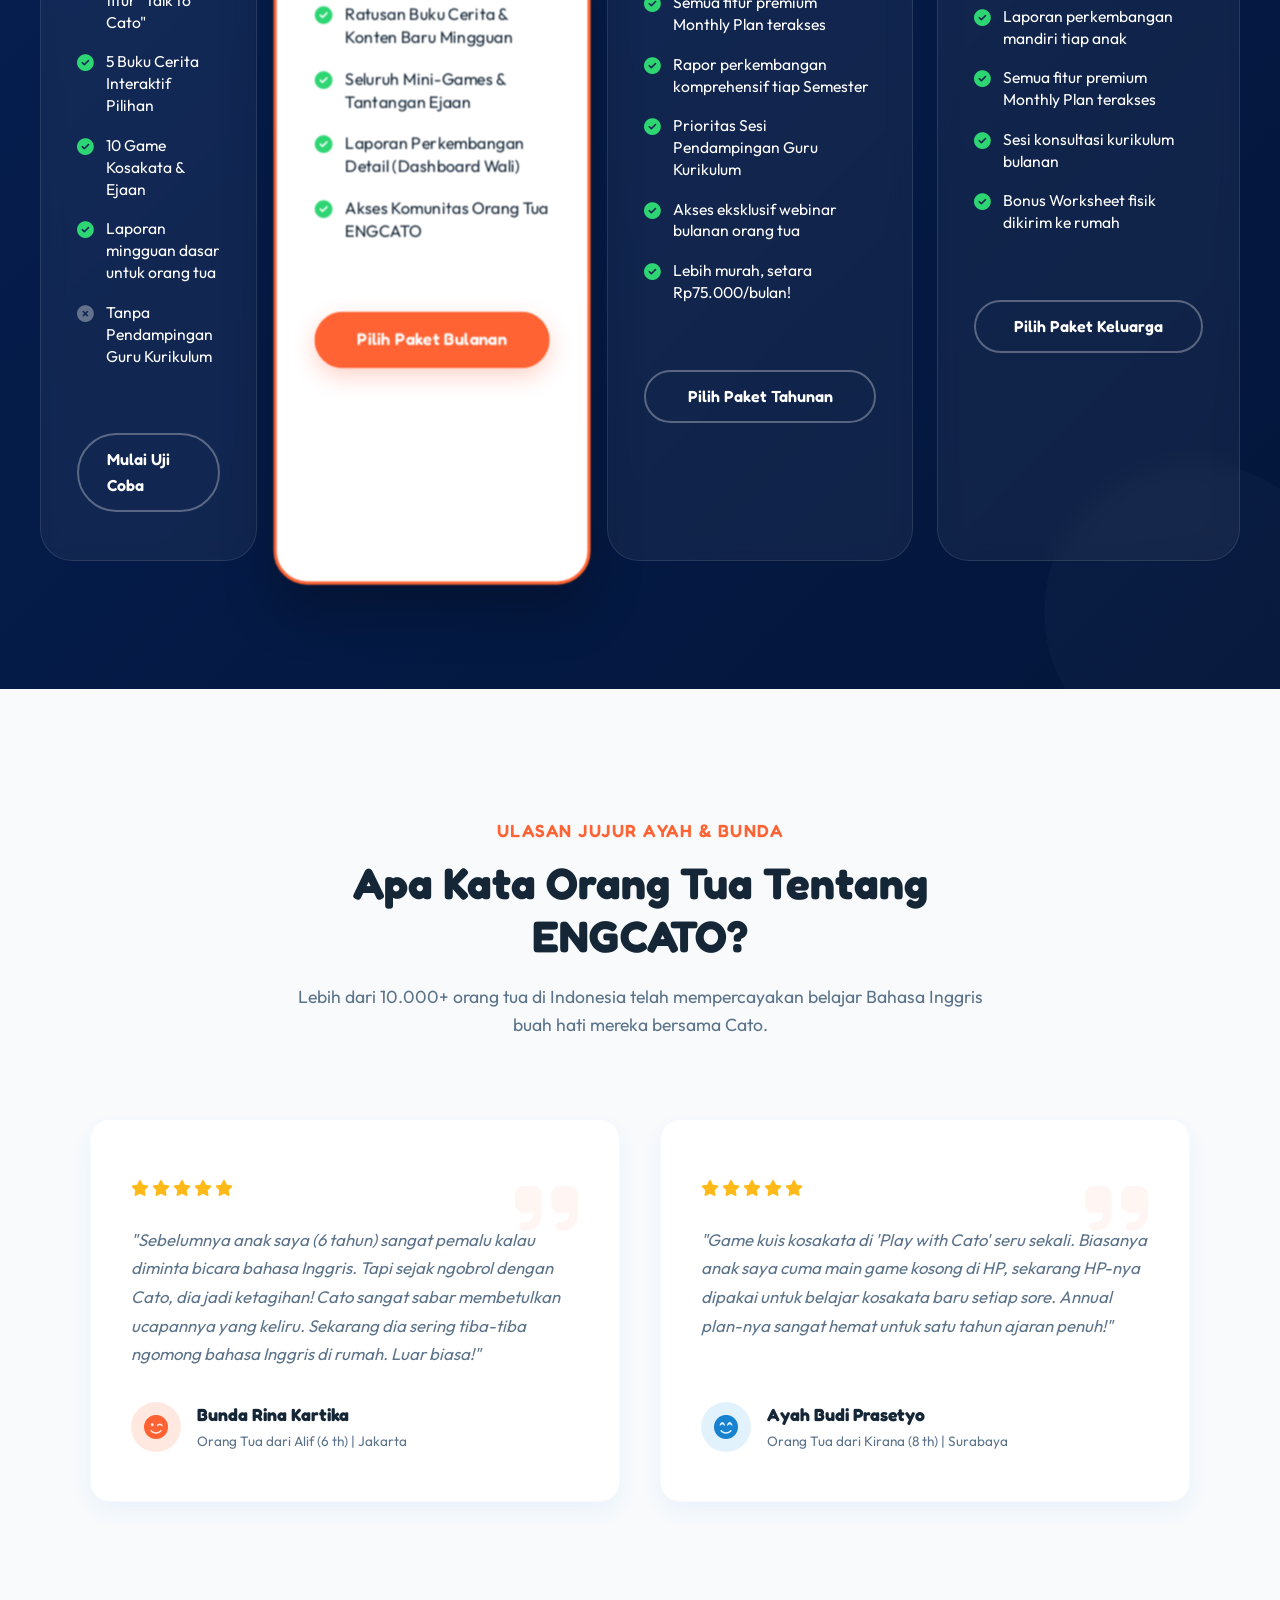
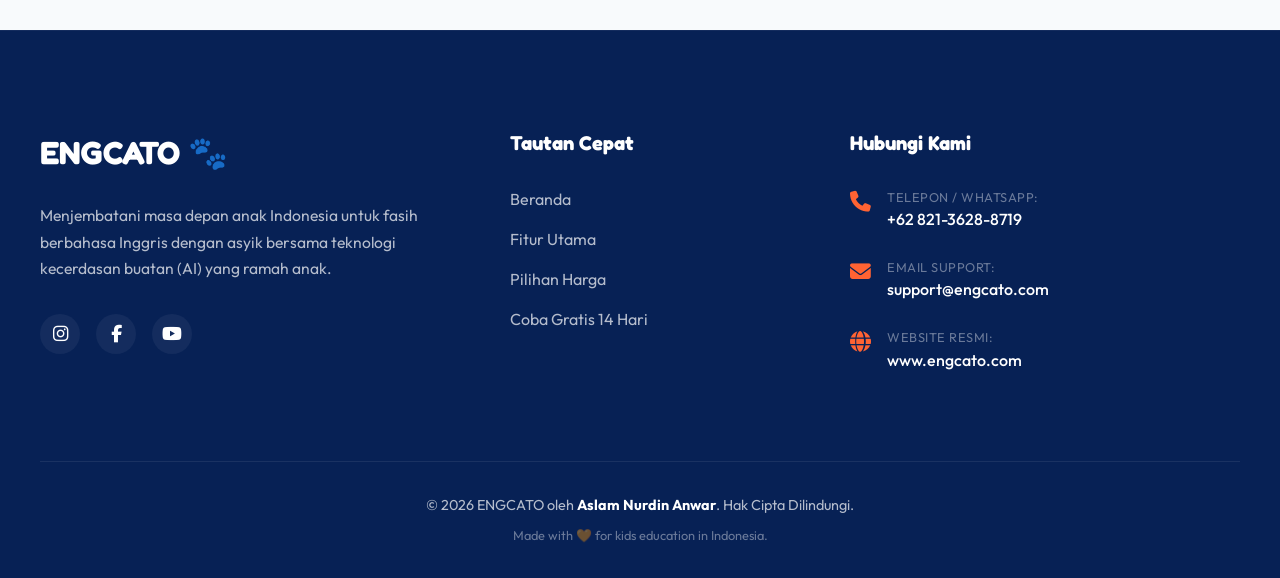
==== commit 1a92d6f8: "Add files via upload" ====
--- a/index.html
+++ b/index.html
@@ -40,7 +40,7 @@
 
       <!-- Tombol aksi cepat dan tombol hamburger menu (untuk tampilan mobile) -->
       <div class="nav-actions">
-        <a href="#pricing" class="btn btn-primary btn-nav">Coba Gratis</a>
+        <a href="app.html" class="btn btn-primary btn-nav">Coba Gratis</a>
         <!-- Tombol hamburger yang akan muncul di layar HP untuk membuka menu -->
         <button class="menu-toggle" id="menu-toggle" aria-label="Buka Menu">
           <i class="fa-solid fa-bars"></i>
@@ -74,7 +74,7 @@
         <!-- Area Tombol CTA Utama -->
         <div class="hero-cta-group">
           <!-- id="hero-cta-btn" digunakan untuk memicu modal JavaScript -->
-          <a href="#pricing" id="hero-cta-btn" class="btn btn-large btn-cta animate-pulse">
+          <a href="app.html" id="hero-cta-btn" class="btn btn-large btn-cta animate-pulse">
             Coba Gratis 14 Hari <i class="fa-solid fa-chevron-right icon-btn"></i>
           </a>
           <span class="cta-note">*Tanpa kartu kredit. Batalkan kapan saja.</span>
@@ -317,7 +317,7 @@
         </div>
         <div class="pricing-action">
           <!-- id="free-trial-btn" digunakan untuk memicu modal JavaScript -->
-          <a href="#pricing" id="free-trial-btn" class="btn btn-outline btn-full">Mulai Uji Coba</a>
+          <a href="#pricing" id="cta-whatsapp" class="btn btn-outline btn-full">Mulai Uji Coba</a>
         </div>
       </div>
 
@@ -488,7 +488,7 @@
           <li><a href="#hero">Beranda</a></li>
           <li><a href="#features">Fitur Utama</a></li>
           <li><a href="#pricing">Pilihan Harga</a></li>
-          <li><a href="#pricing">Coba Gratis 14 Hari</a></li>
+          <li><a href="#pricing" class="btn-scroll-to-cta">Coba Gratis 14 Hari</a></li>
         </ul>
       </div>
 
--- a/style.css
+++ b/style.css
@@ -841,6 +841,7 @@
   align-items: flex-start;
   transition: var(--transition-smooth);
   z-index: 2;
+  cursor: pointer;
 }
 
 /* Lingkaran Ikon dalam Kartu */
@@ -1018,6 +1019,7 @@
   border-radius: 20px;
   padding: 1.5rem 1.75rem;
   transition: transform 0.3s ease, box-shadow 0.3s ease;
+  cursor: pointer;
 }
 
 .tutor-card:hover {
